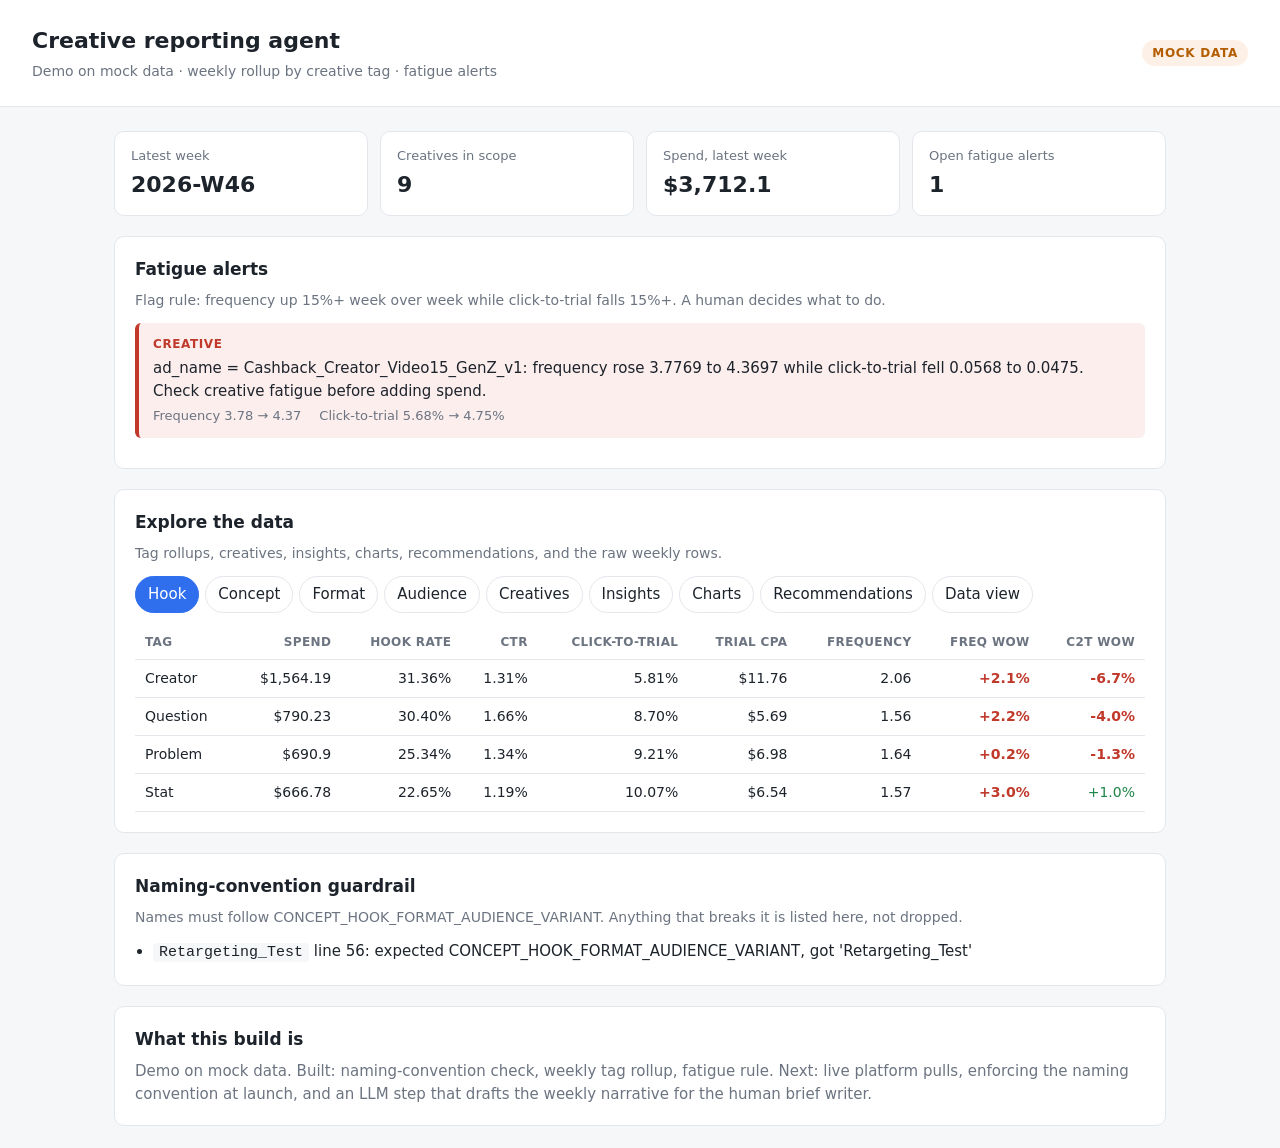
==== docs/index.html @ 0bc8f870 "Add creatives, insights, charts, recommendations and full data view to dashboard Co-Authored-By: Cla" ====
<!doctype html>
<html lang="en">
<head>
  <meta charset="utf-8">
  <meta name="viewport" content="width=device-width, initial-scale=1">
  <title>Creative Reporting Agent (demo)</title>
  <link rel="stylesheet" href="style.css">
</head>
<body>
  <header>
    <div>
      <h1>Creative reporting agent</h1>
      <p class="sub">Demo on mock data · weekly rollup by creative tag · fatigue alerts</p>
    </div>
    <span class="badge">MOCK DATA</span>
  </header>

  <main>
    <section class="cards" id="summary"></section>

    <section>
      <h2>Fatigue alerts</h2>
      <p class="hint">Flag rule: frequency up 15%+ week over week while click-to-trial falls 15%+. A human decides what to do.</p>
      <div id="alerts"></div>
    </section>

    <section>
      <h2>Explore the data</h2>
      <p class="hint">Tag rollups, creatives, insights, charts, recommendations, and the raw weekly rows.</p>
      <div class="tabs" id="tabs" role="tablist"></div>
      <div id="panel"></div>
    </section>

    <section>
      <h2>Naming-convention guardrail</h2>
      <p class="hint">Names must follow CONCEPT_HOOK_FORMAT_AUDIENCE_VARIANT. Anything that breaks it is listed here, not dropped.</p>
      <div id="errors"></div>
    </section>

    <section class="scope">
      <h2>What this build is</h2>
      <p id="scope"></p>
    </section>
  </main>

  <script src="report-data.js"></script>
  <script src="app.js"></script>
</body>
</html>
---- docs/style.css ----
:root {
  --bg: #f6f7f9;
  --panel: #ffffff;
  --ink: #1d232b;
  --muted: #6b7480;
  --line: #e3e7ec;
  --accent: #2f6fed;
  --bad: #c0392b;
  --good: #1e8449;
  --warn-bg: #fdf1e7;
  --warn: #b35c00;
}

* { box-sizing: border-box; }

body {
  margin: 0;
  font: 15px/1.5 system-ui, -apple-system, "Segoe UI", Roboto, sans-serif;
  color: var(--ink);
  background: var(--bg);
}

header {
  display: flex;
  justify-content: space-between;
  align-items: center;
  gap: 16px;
  padding: 24px 32px;
  background: var(--panel);
  border-bottom: 1px solid var(--line);
}

h1 { margin: 0; font-size: 22px; }
h2 { margin: 0 0 8px; font-size: 17px; }
.sub, .hint { color: var(--muted); margin: 4px 0 0; font-size: 14px; }
.hint { margin-bottom: 12px; }

.badge {
  font-size: 12px;
  font-weight: 600;
  letter-spacing: 0.06em;
  padding: 4px 10px;
  border-radius: 999px;
  background: var(--warn-bg);
  color: var(--warn);
}

main {
  max-width: 1100px;
  margin: 24px auto;
  padding: 0 24px;
  display: grid;
  gap: 20px;
}

section {
  background: var(--panel);
  border: 1px solid var(--line);
  border-radius: 10px;
  padding: 20px;
}

.cards {
  display: grid;
  grid-template-columns: repeat(auto-fit, minmax(180px, 1fr));
  gap: 12px;
  padding: 0;
  border: none;
  background: none;
}

.card {
  background: var(--panel);
  border: 1px solid var(--line);
  border-radius: 10px;
  padding: 14px 16px;
}
.card-label { color: var(--muted); font-size: 13px; }
.card-value { font-size: 22px; font-weight: 600; margin-top: 2px; }

.alert {
  border-left: 4px solid var(--bad);
  background: #fbeeed;
  padding: 12px 14px;
  border-radius: 6px;
  margin-bottom: 10px;
}
.alert-dim { font-size: 12px; text-transform: uppercase; letter-spacing: 0.05em; color: var(--bad); font-weight: 600; }
.alert-msg { margin: 4px 0; }
.alert-nums { display: flex; gap: 18px; color: var(--muted); font-size: 13px; flex-wrap: wrap; }
.ok { color: var(--good); margin: 0; }

.tabs { display: flex; gap: 6px; margin-bottom: 12px; flex-wrap: wrap; }
.tab {
  font: inherit;
  padding: 6px 12px;
  border: 1px solid var(--line);
  background: var(--panel);
  border-radius: 999px;
  cursor: pointer;
  color: var(--ink);
}
.tab.active { background: var(--accent); border-color: var(--accent); color: #fff; }

.table-wrap { overflow-x: auto; }
table { width: 100%; border-collapse: collapse; font-size: 14px; }
th, td { text-align: right; padding: 8px 10px; border-bottom: 1px solid var(--line); white-space: nowrap; }
th:first-child, td.tag { text-align: left; }
th { color: var(--muted); font-weight: 600; font-size: 12px; text-transform: uppercase; letter-spacing: 0.03em; }
tr.flag td { background: #fbeeed; }
td.bad { color: var(--bad); font-weight: 600; }
td.good { color: var(--good); }

.errors { margin: 0; padding-left: 18px; }
.errors code { background: var(--bg); padding: 1px 6px; border-radius: 4px; }

.scope p { margin: 0; color: var(--muted); }

.toolbar { display: flex; align-items: center; gap: 8px; margin-bottom: 10px; font-size: 14px; }
.select { font: inherit; padding: 5px 8px; border: 1px solid var(--line); border-radius: 6px; background: var(--panel); }

.chart-grid { display: grid; grid-template-columns: 1fr; gap: 16px; }
.chart-card { border: 1px solid var(--line); border-radius: 10px; padding: 14px 16px; }
.chart-card h3 { margin: 0 0 6px; font-size: 14px; }
.chart-card svg { width: 100%; height: auto; display: block; }
.chart-card .axis { stroke: var(--line); }
.chart-card .tick { fill: var(--muted); font-size: 11px; }
.chart-card .lbl { fill: var(--ink); font-size: 12px; }
.chart-card .val { fill: var(--muted); font-size: 11px; }
.chart-card .line { fill: none; stroke: var(--accent); stroke-width: 2; }
.chart-card .dot { fill: var(--accent); }
.chart-card .bar { fill: var(--accent); fill-opacity: 0.75; }
.chart-card .bar-best { fill: var(--good); fill-opacity: 0.85; }
.chart-card .bar-worst { fill: var(--bad); fill-opacity: 0.85; }

.insight { border: 1px solid var(--line); border-radius: 8px; padding: 12px 14px; margin-bottom: 10px; }
.insight-title { font-size: 12px; text-transform: uppercase; letter-spacing: 0.05em; color: var(--muted); font-weight: 600; }
.insight-text { margin: 4px 0 0; }

.rec { border-left: 4px solid var(--accent); padding: 12px 14px; border-radius: 6px; background: var(--bg); margin-bottom: 10px; }
.rec-high { border-left-color: var(--bad); }
.rec-medium { border-left-color: var(--warn); }
.rec-low { border-left-color: var(--good); }
.rec-prio { font-size: 11px; text-transform: uppercase; letter-spacing: 0.05em; font-weight: 600; color: var(--muted); }
.rec-title { font-weight: 600; margin: 2px 0 4px; }
.rec-action { margin: 0 0 4px; }
.rec-why { margin: 0; color: var(--muted); font-size: 13px; }
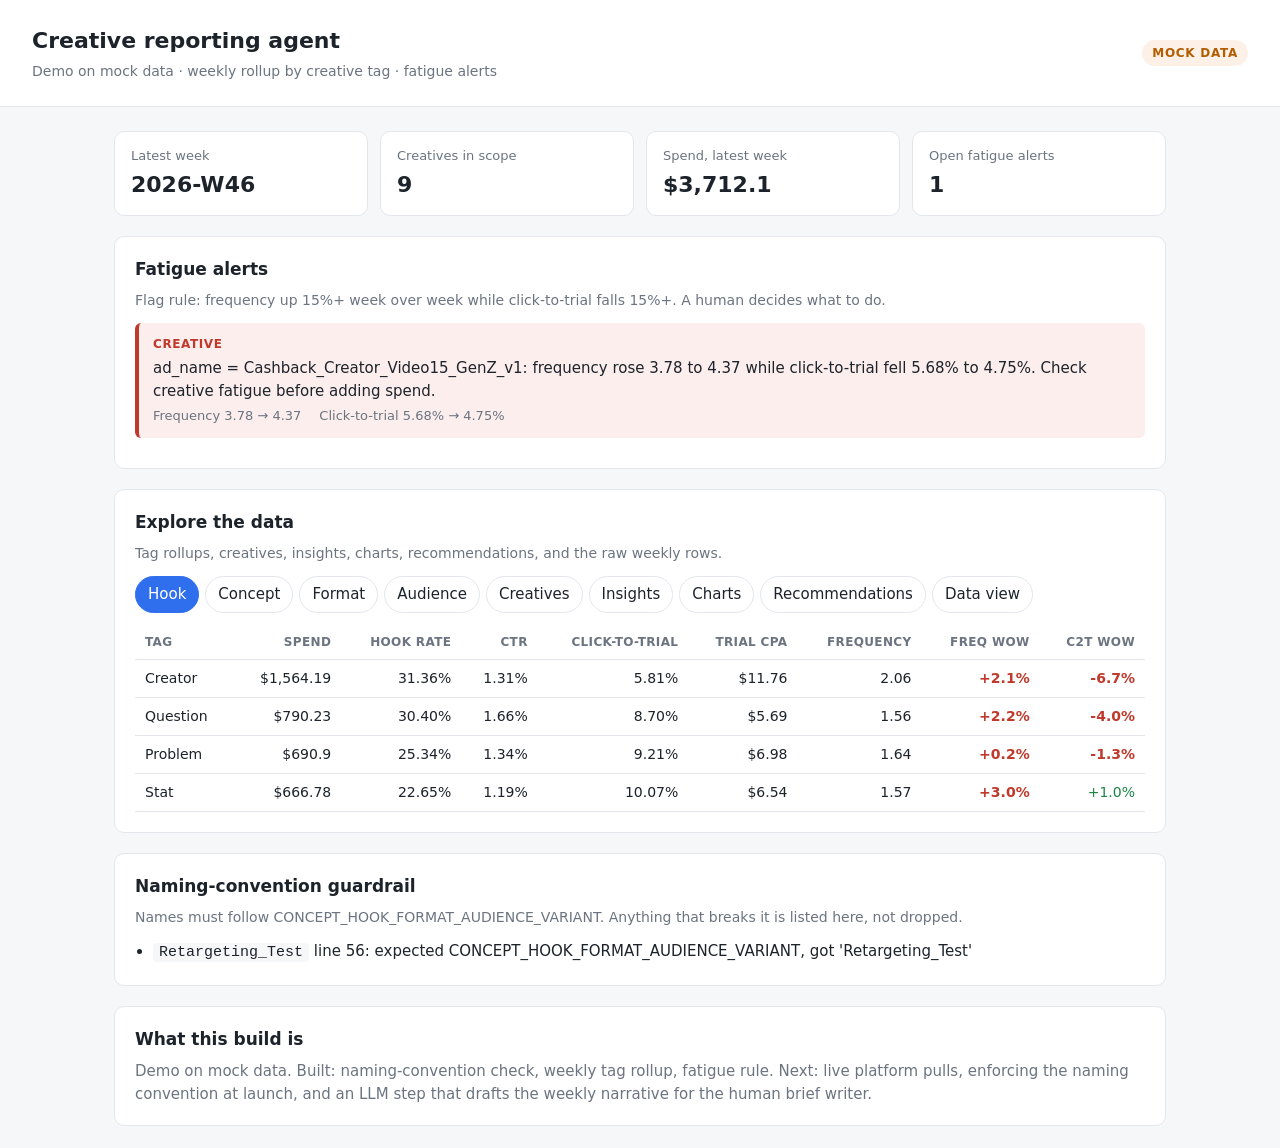
==== commit 87160c37: "Cache-bust dashboard assets and round alert numbers Co-Authored-By: Claude Haiku 5.5 <noreply@anthro" ====
--- a/docs/index.html
+++ b/docs/index.html
@@ -4,7 +4,7 @@
   <meta charset="utf-8">
   <meta name="viewport" content="width=device-width, initial-scale=1">
   <title>Creative Reporting Agent (demo)</title>
-  <link rel="stylesheet" href="style.css">
+  <link rel="stylesheet" href="style.css?v=3">
 </head>
 <body>
   <header>
@@ -43,7 +43,7 @@
     </section>
   </main>
 
-  <script src="report-data.js"></script>
-  <script src="app.js"></script>
+  <script src="report-data.js?v=3"></script>
+  <script src="app.js?v=3"></script>
 </body>
 </html>
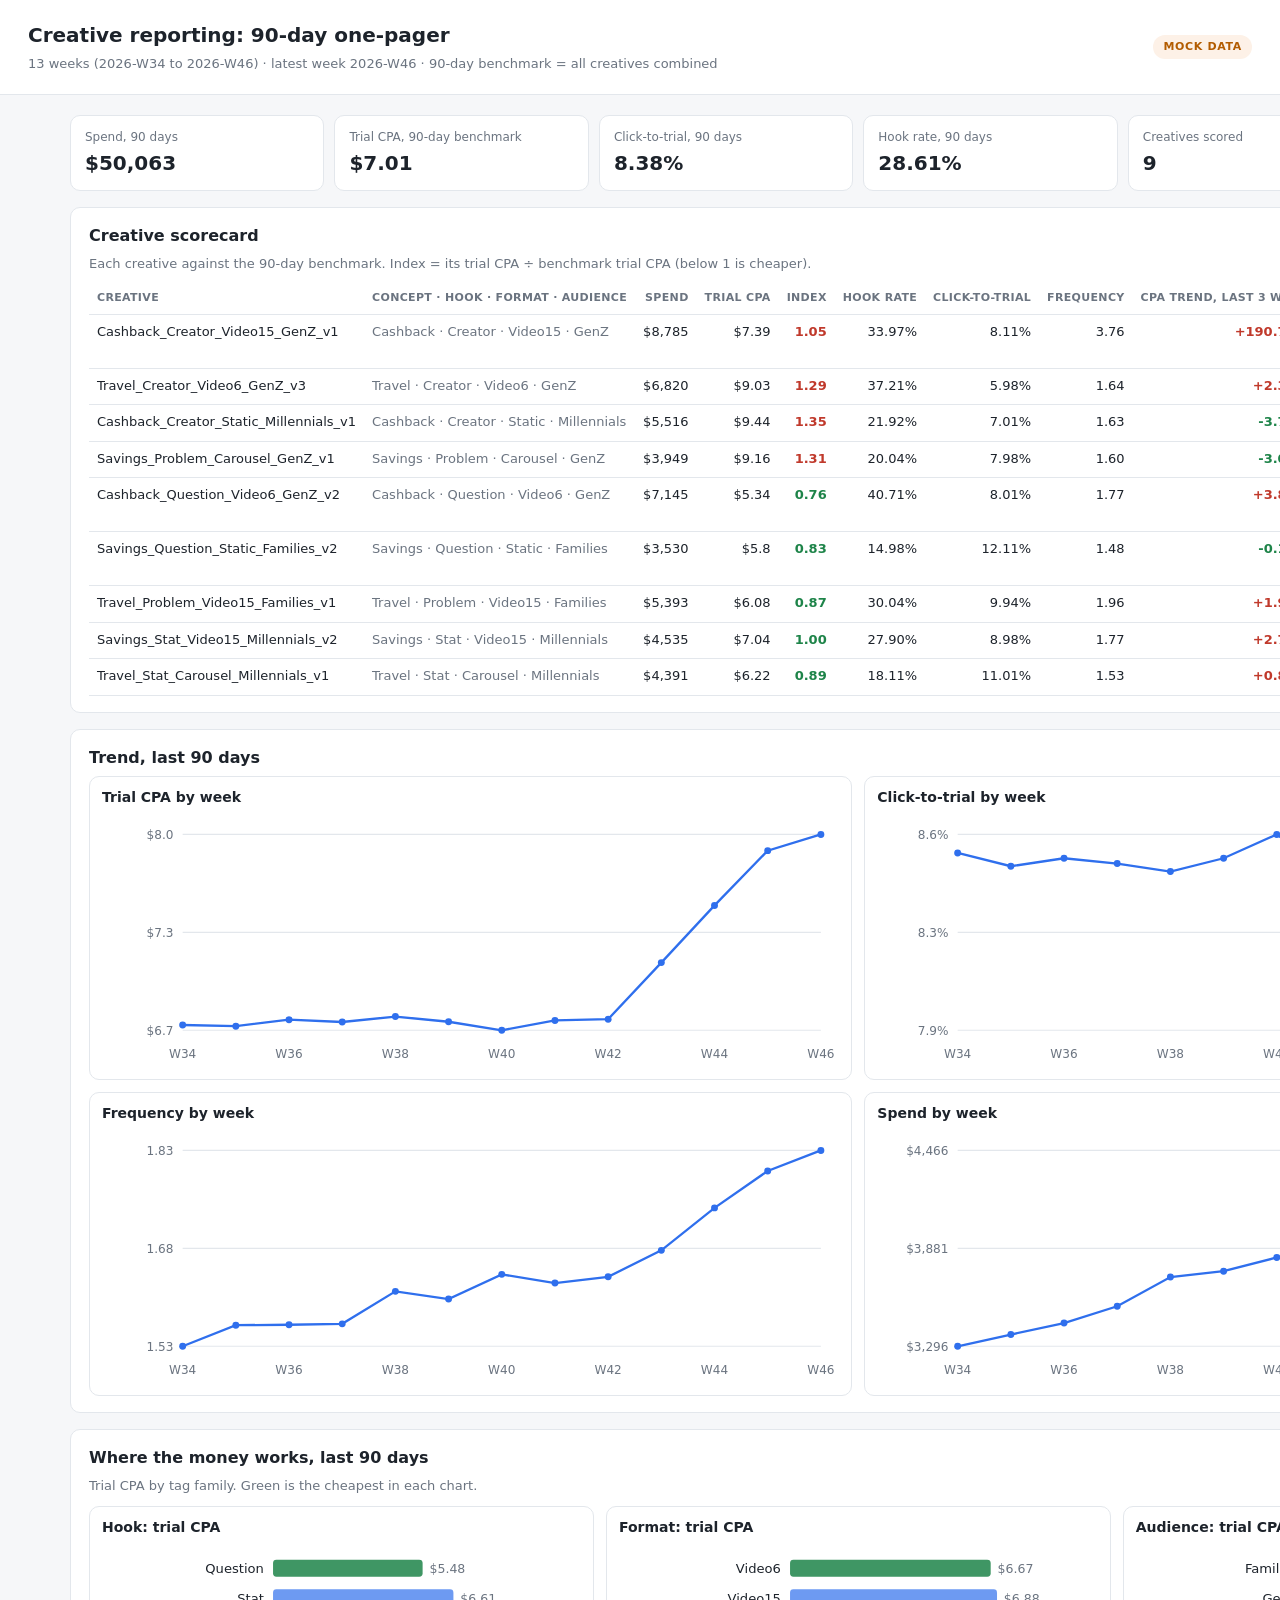
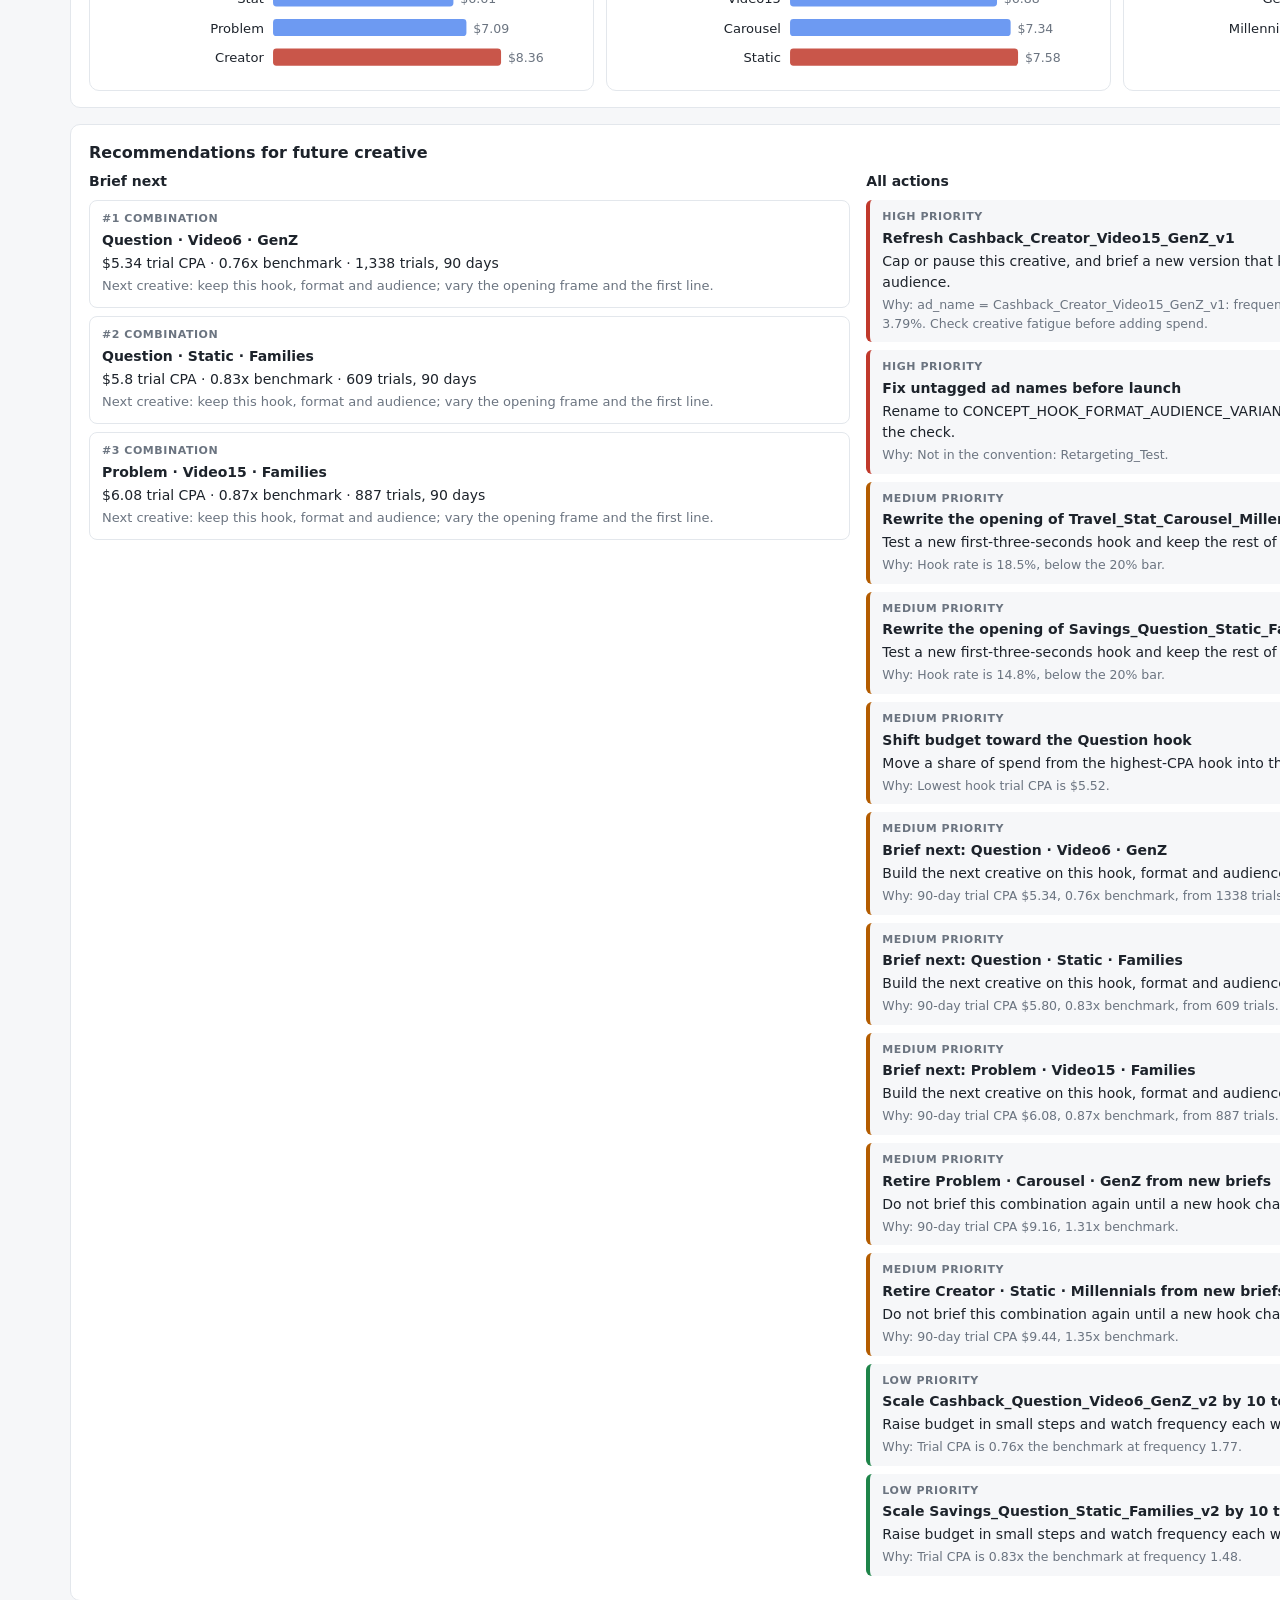
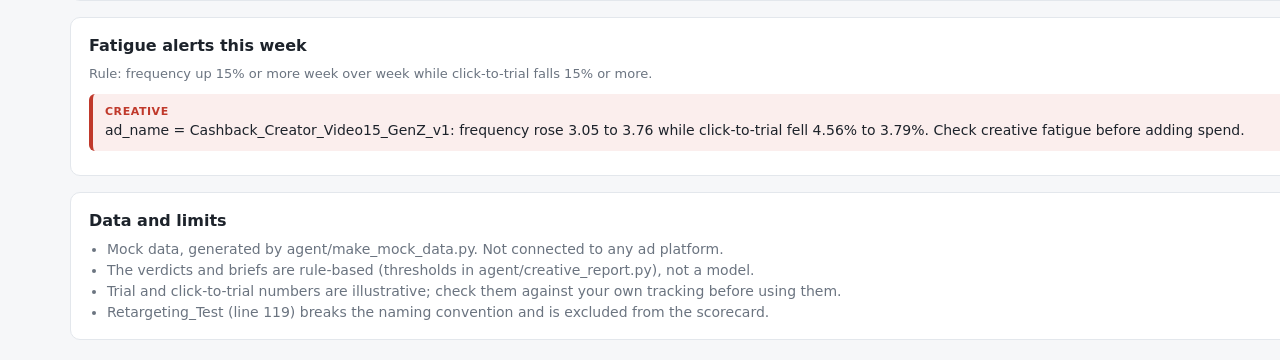
==== commit c161a802: "Replace dashboard with 90-day one-pager: creative scorecard, trends, next-brief recommendations Co-A" ====
--- a/docs/index.html
+++ b/docs/index.html
@@ -3,47 +3,65 @@
 <head>
   <meta charset="utf-8">
   <meta name="viewport" content="width=device-width, initial-scale=1">
-  <title>Creative Reporting Agent (demo)</title>
-  <link rel="stylesheet" href="style.css?v=3">
+  <title>Creative Reporting: 90-day one-pager (demo)</title>
+  <link rel="stylesheet" href="dashboard-90d.css?v=4">
 </head>
 <body>
   <header>
     <div>
-      <h1>Creative reporting agent</h1>
-      <p class="sub">Demo on mock data · weekly rollup by creative tag · fatigue alerts</p>
+      <h1>Creative reporting: 90-day one-pager</h1>
+      <p class="sub" id="window"></p>
     </div>
     <span class="badge">MOCK DATA</span>
   </header>
 
   <main>
-    <section class="cards" id="summary"></section>
+    <section class="kpis" id="kpis"></section>
 
     <section>
-      <h2>Fatigue alerts</h2>
-      <p class="hint">Flag rule: frequency up 15%+ week over week while click-to-trial falls 15%+. A human decides what to do.</p>
+      <h2>Creative scorecard</h2>
+      <p class="hint">Each creative against the 90-day benchmark. Index = its trial CPA ÷ benchmark trial CPA (below 1 is cheaper).</p>
+      <div class="table-wrap"><table id="scorecard"></table></div>
+    </section>
+
+    <section>
+      <h2>Trend, last 90 days</h2>
+      <div class="chart-grid" id="trend"></div>
+    </section>
+
+    <section>
+      <h2>Where the money works, last 90 days</h2>
+      <p class="hint">Trial CPA by tag family. Green is the cheapest in each chart.</p>
+      <div class="chart-grid three" id="tags"></div>
+    </section>
+
+    <section>
+      <h2>Recommendations for future creative</h2>
+      <div class="two-col">
+        <div>
+          <h3>Brief next</h3>
+          <div id="briefs"></div>
+        </div>
+        <div>
+          <h3>All actions</h3>
+          <div id="recs"></div>
+        </div>
+      </div>
+    </section>
+
+    <section>
+      <h2>Fatigue alerts this week</h2>
+      <p class="hint">Rule: frequency up 15% or more week over week while click-to-trial falls 15% or more.</p>
       <div id="alerts"></div>
     </section>
 
-    <section>
-      <h2>Explore the data</h2>
-      <p class="hint">Tag rollups, creatives, insights, charts, recommendations, and the raw weekly rows.</p>
-      <div class="tabs" id="tabs" role="tablist"></div>
-      <div id="panel"></div>
-    </section>
-
-    <section>
-      <h2>Naming-convention guardrail</h2>
-      <p class="hint">Names must follow CONCEPT_HOOK_FORMAT_AUDIENCE_VARIANT. Anything that breaks it is listed here, not dropped.</p>
-      <div id="errors"></div>
-    </section>
-
     <section class="scope">
-      <h2>What this build is</h2>
-      <p id="scope"></p>
+      <h2>Data and limits</h2>
+      <div id="notes"></div>
     </section>
   </main>
 
-  <script src="report-data.js?v=3"></script>
-  <script src="app.js?v=3"></script>
+  <script src="report-90d.js?v=4"></script>
+  <script src="dashboard-90d.js?v=4"></script>
 </body>
 </html>
--- a/docs/dashboard-90d.css
+++ b/docs/dashboard-90d.css
@@ -0,0 +1,111 @@
+:root {
+  --bg: #f6f7f9;
+  --panel: #ffffff;
+  --ink: #1d232b;
+  --muted: #6b7480;
+  --line: #e3e7ec;
+  --accent: #2f6fed;
+  --bad: #c0392b;
+  --good: #1e8449;
+  --warn: #b35c00;
+  --warn-bg: #fdf1e7;
+}
+
+* { box-sizing: border-box; }
+
+body {
+  margin: 0;
+  font: 14px/1.5 system-ui, -apple-system, "Segoe UI", Roboto, sans-serif;
+  color: var(--ink);
+  background: var(--bg);
+}
+
+header {
+  display: flex; justify-content: space-between; align-items: center; gap: 16px;
+  padding: 20px 28px; background: var(--panel); border-bottom: 1px solid var(--line);
+}
+h1 { margin: 0; font-size: 20px; }
+h2 { margin: 0 0 6px; font-size: 16px; }
+h3 { margin: 0 0 8px; font-size: 14px; }
+.sub, .hint { color: var(--muted); margin: 4px 0 0; font-size: 13px; }
+.hint { margin-bottom: 10px; }
+
+.badge {
+  font-size: 11px; font-weight: 600; letter-spacing: 0.06em;
+  padding: 4px 10px; border-radius: 999px; background: var(--warn-bg); color: var(--warn);
+}
+
+main {
+  max-width: 1180px; margin: 20px auto; padding: 0 20px;
+  display: grid; gap: 16px;
+}
+
+section {
+  background: var(--panel); border: 1px solid var(--line); border-radius: 10px; padding: 16px 18px;
+}
+
+.kpis {
+  display: grid; grid-template-columns: repeat(auto-fit, minmax(160px, 1fr)); gap: 10px;
+  background: none; border: none; padding: 0;
+}
+.card { background: var(--panel); border: 1px solid var(--line); border-radius: 10px; padding: 12px 14px; }
+.card-label { color: var(--muted); font-size: 12px; }
+.card-value { font-size: 20px; font-weight: 600; margin-top: 2px; }
+
+.table-wrap { overflow-x: auto; }
+table { width: 100%; border-collapse: collapse; font-size: 13px; }
+th, td { text-align: right; padding: 7px 8px; border-bottom: 1px solid var(--line); white-space: nowrap; vertical-align: top; }
+th { color: var(--muted); font-weight: 600; font-size: 11px; text-transform: uppercase; letter-spacing: 0.03em; }
+td.tag, th:first-child { text-align: left; }
+td.tags { text-align: left; color: var(--muted); white-space: normal; min-width: 200px; }
+td.why { text-align: left; white-space: normal; min-width: 240px; color: var(--muted); }
+td.bad { color: var(--bad); font-weight: 600; }
+td.good { color: var(--good); font-weight: 600; }
+
+.pill {
+  display: inline-block; font-size: 11px; font-weight: 600; padding: 2px 8px; border-radius: 999px;
+  background: var(--line); color: var(--ink);
+}
+.pill-pause { background: #fbe3e0; color: var(--bad); }
+.pill-refresh { background: var(--warn-bg); color: var(--warn); }
+.pill-scale { background: #e2f3e8; color: var(--good); }
+.pill-keep { background: #e8eefc; color: var(--accent); }
+.pill-too-little-data { background: var(--line); color: var(--muted); }
+
+.chart-grid { display: grid; grid-template-columns: repeat(2, minmax(0, 1fr)); gap: 12px; }
+.chart-grid.three { grid-template-columns: repeat(3, minmax(0, 1fr)); }
+@media (max-width: 860px) { .chart-grid, .chart-grid.three { grid-template-columns: 1fr; } }
+.chart-card { border: 1px solid var(--line); border-radius: 10px; padding: 10px 12px; }
+.chart-card svg { width: 100%; height: auto; display: block; }
+.chart-card .axis { stroke: var(--line); }
+.chart-card .tick { fill: var(--muted); font-size: 10.5px; }
+.chart-card .lbl { fill: var(--ink); font-size: 11.5px; }
+.chart-card .val { fill: var(--muted); font-size: 11px; }
+.chart-card .line { fill: none; stroke: var(--accent); stroke-width: 2; }
+.chart-card .dot { fill: var(--accent); }
+.chart-card .bar { fill: var(--accent); fill-opacity: 0.7; }
+.chart-card .bar-best { fill: var(--good); fill-opacity: 0.85; }
+.chart-card .bar-worst { fill: var(--bad); fill-opacity: 0.85; }
+
+.two-col { display: grid; grid-template-columns: 1fr 1fr; gap: 16px; }
+@media (max-width: 860px) { .two-col { grid-template-columns: 1fr; } }
+
+.brief { border: 1px solid var(--line); border-radius: 8px; padding: 10px 12px; margin-bottom: 8px; }
+.brief-rank { font-size: 11px; text-transform: uppercase; letter-spacing: 0.05em; color: var(--muted); font-weight: 600; }
+.brief-title { font-weight: 600; margin: 2px 0; }
+.brief-line { margin: 2px 0; }
+
+.rec { border-left: 4px solid var(--accent); padding: 9px 12px; border-radius: 6px; background: var(--bg); margin-bottom: 8px; }
+.rec-high { border-left-color: var(--bad); }
+.rec-medium { border-left-color: var(--warn); }
+.rec-low { border-left-color: var(--good); }
+.rec-prio { font-size: 11px; text-transform: uppercase; letter-spacing: 0.05em; font-weight: 600; color: var(--muted); }
+.rec-title { font-weight: 600; margin: 2px 0; }
+.rec-action { margin: 0 0 3px; }
+.rec-why { margin: 0; color: var(--muted); font-size: 12.5px; }
+
+.alert { border-left: 4px solid var(--bad); background: #fbeeed; padding: 10px 12px; border-radius: 6px; margin-bottom: 8px; }
+.alert-dim { font-size: 11px; text-transform: uppercase; letter-spacing: 0.05em; color: var(--bad); font-weight: 600; }
+.ok { color: var(--good); margin: 0; }
+
+.scope .notes { margin: 0; padding-left: 18px; color: var(--muted); }
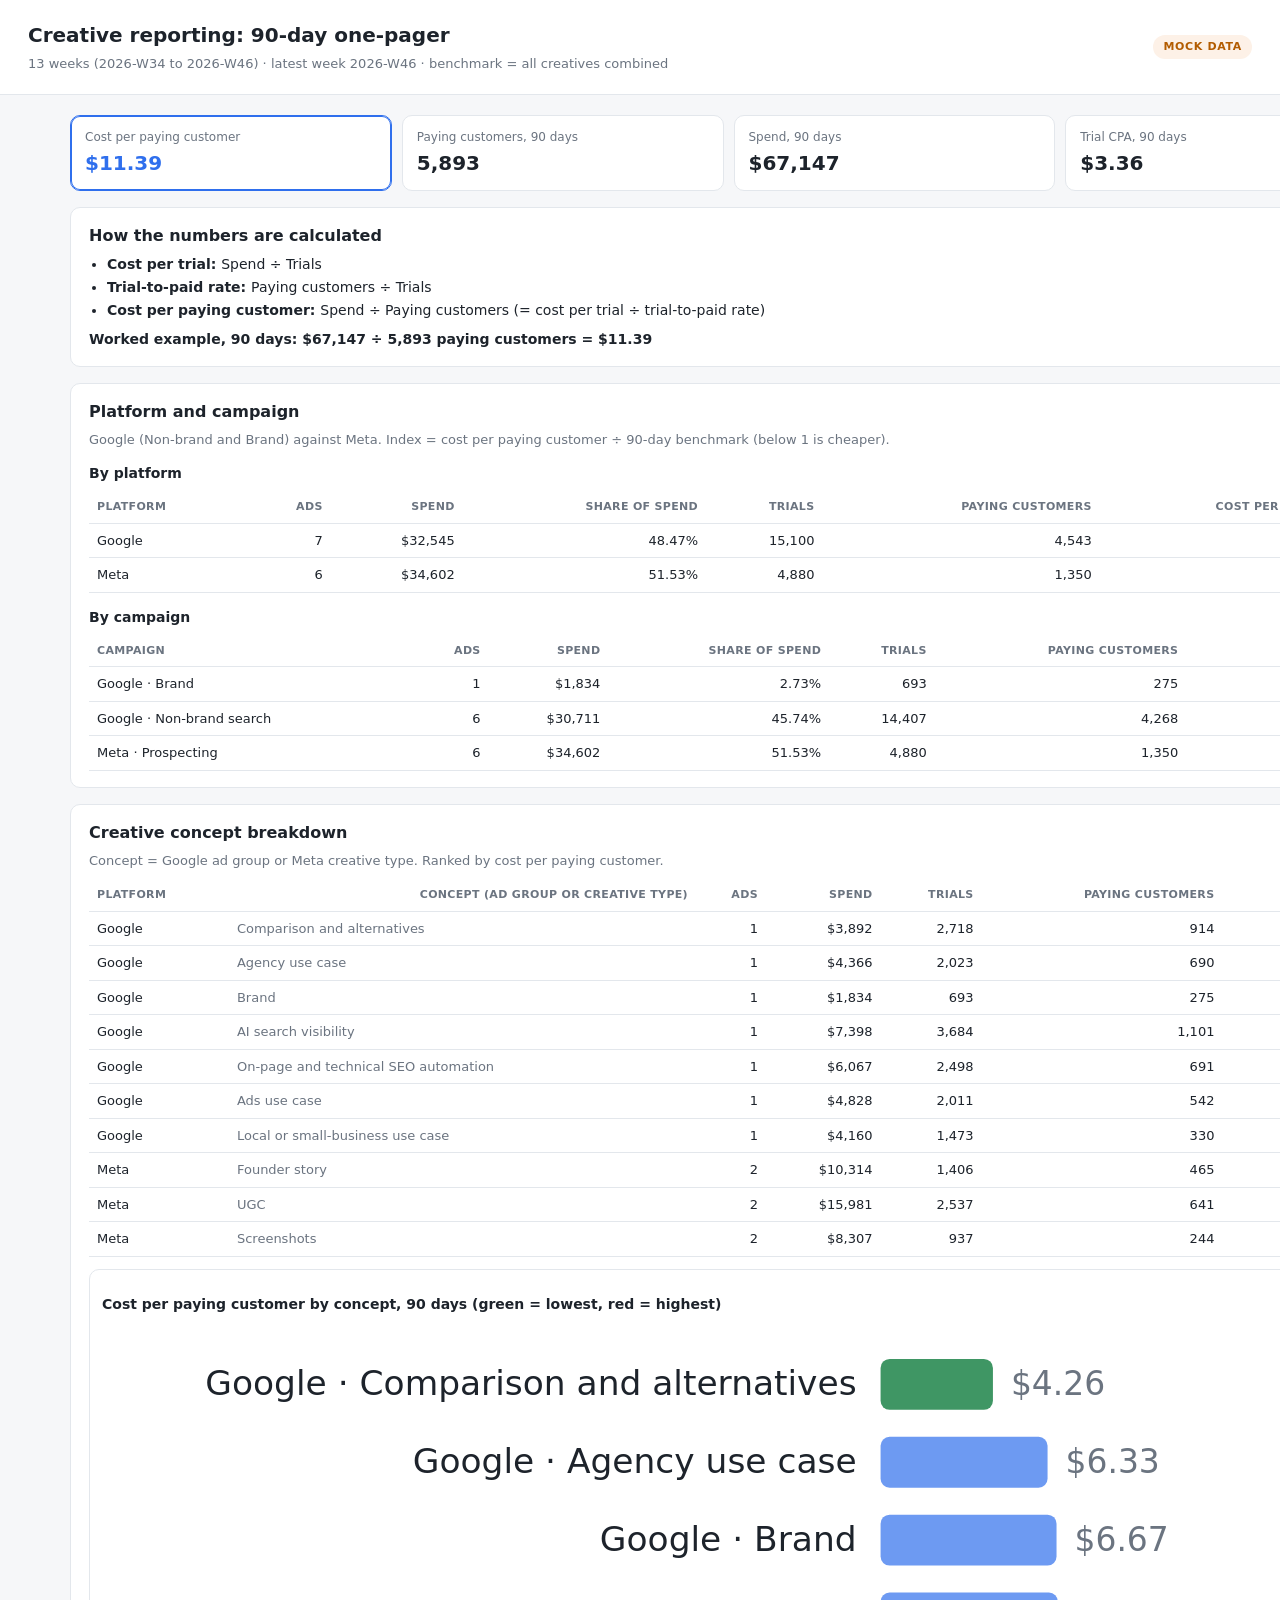
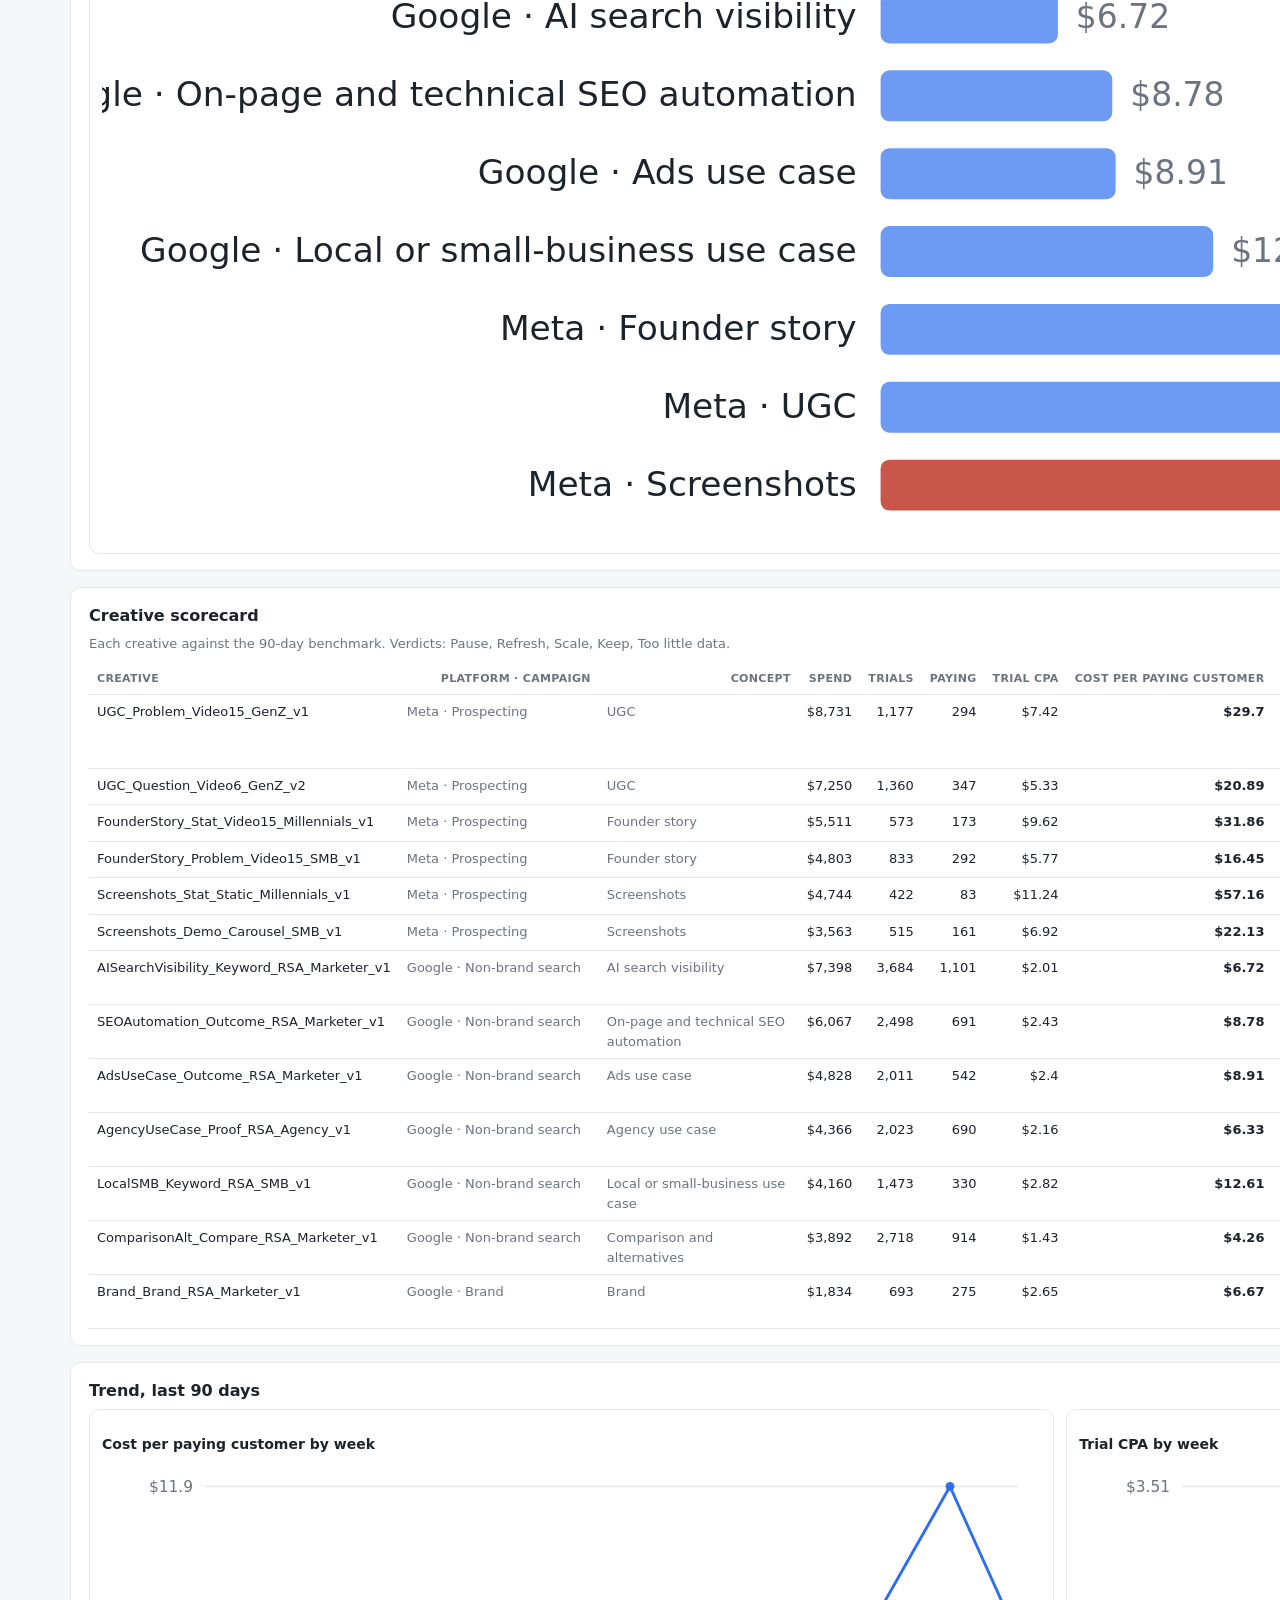
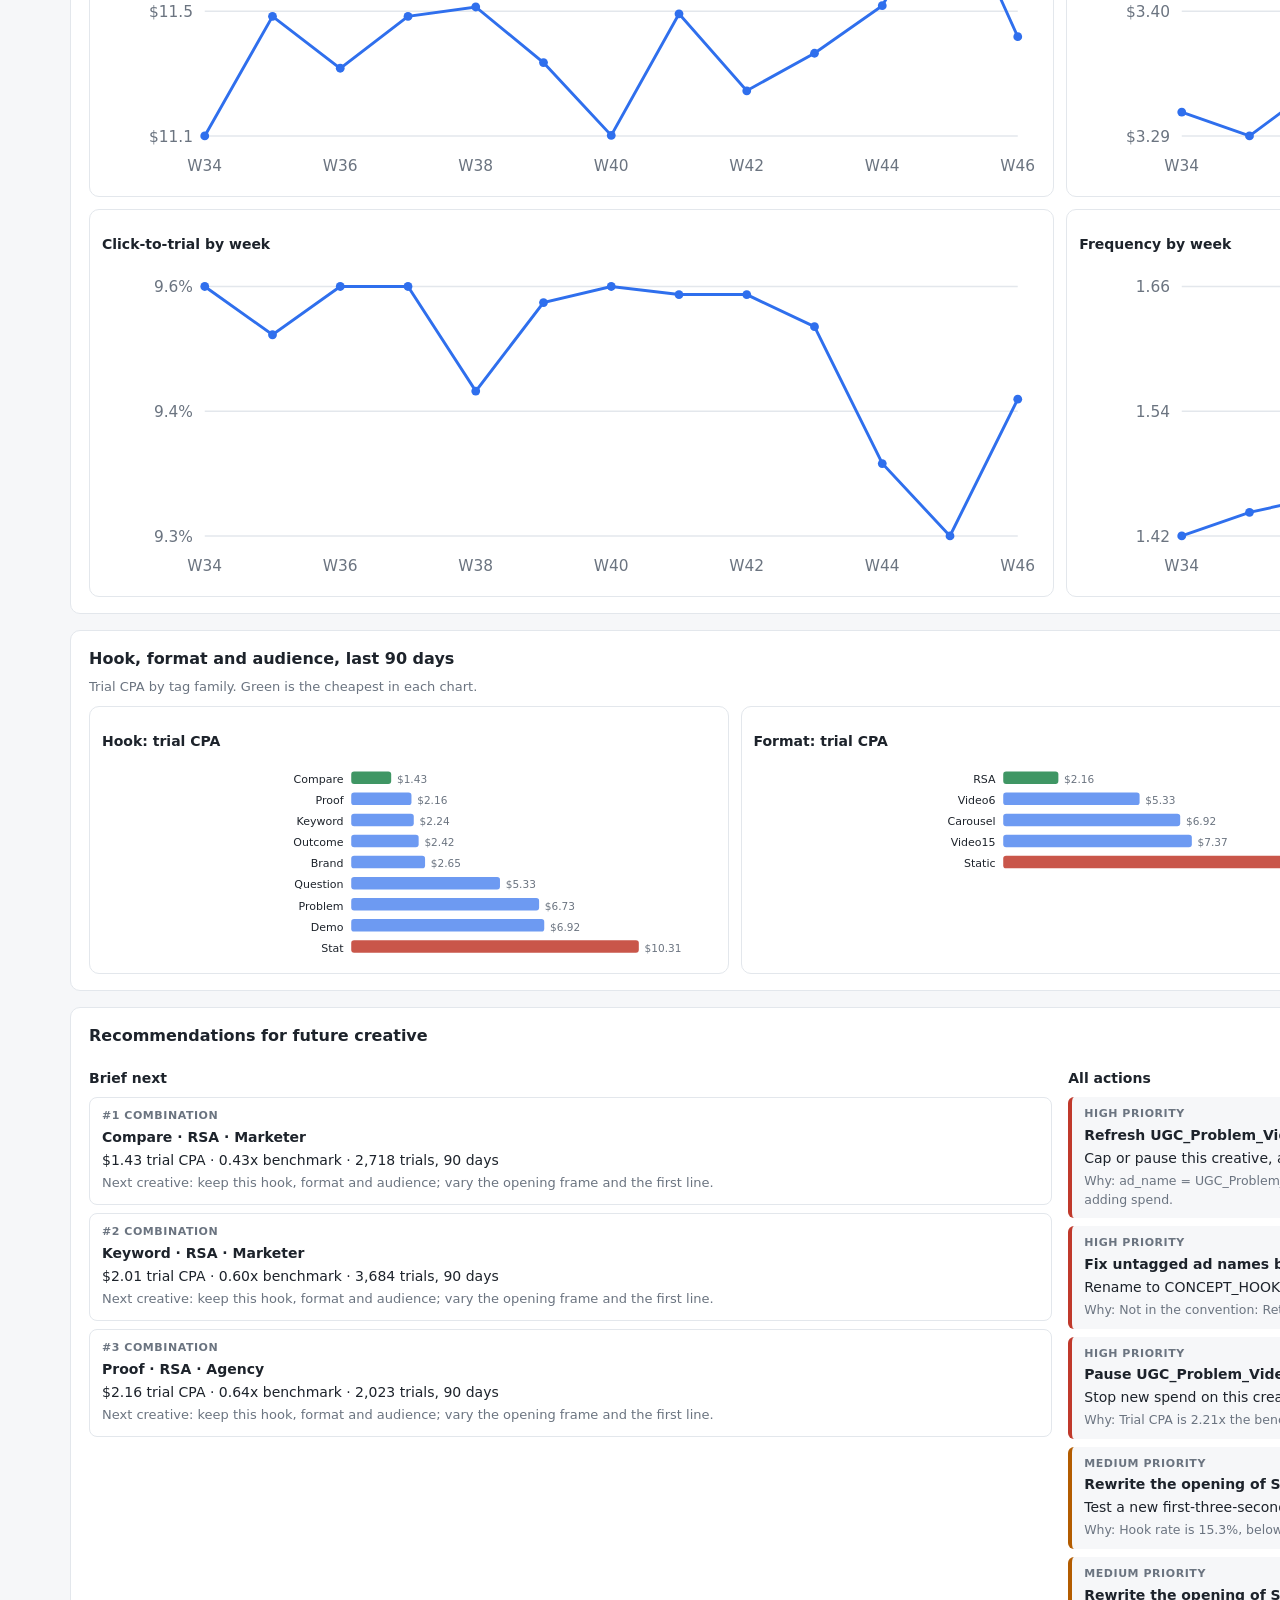
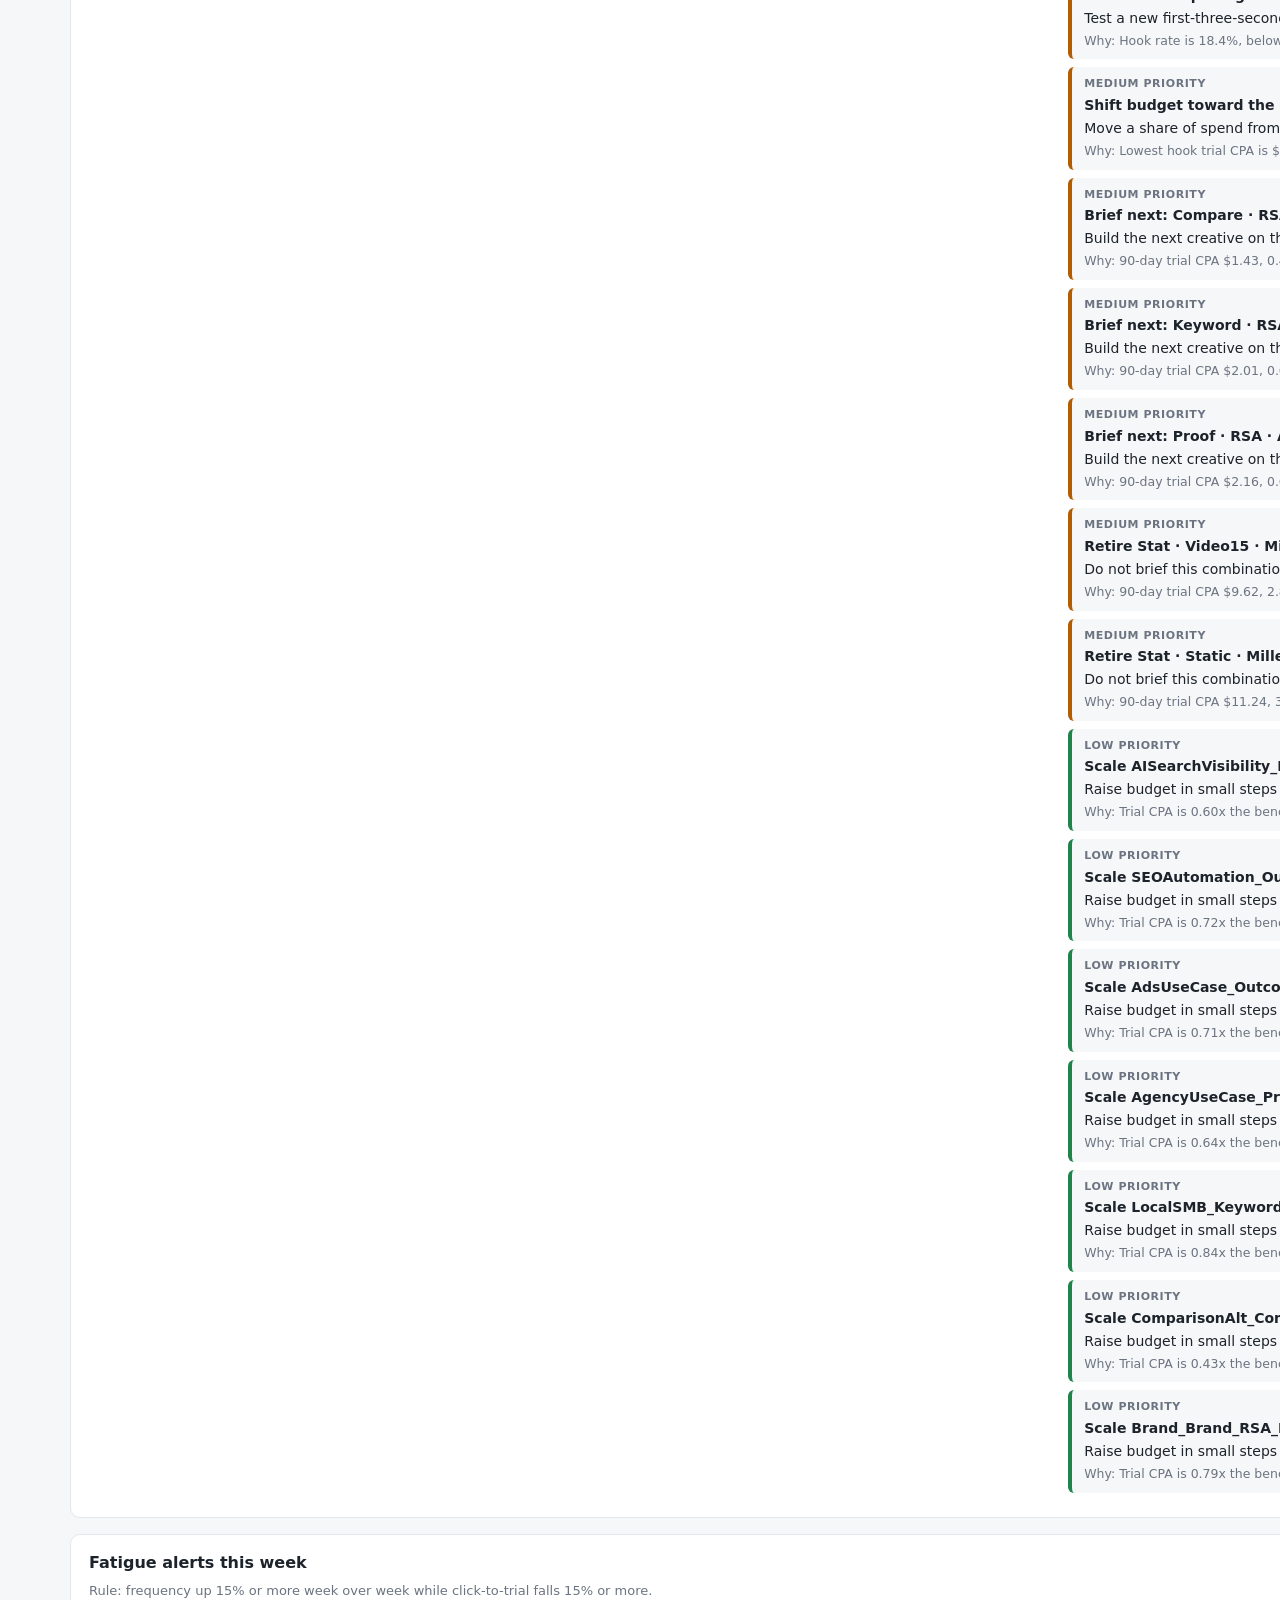
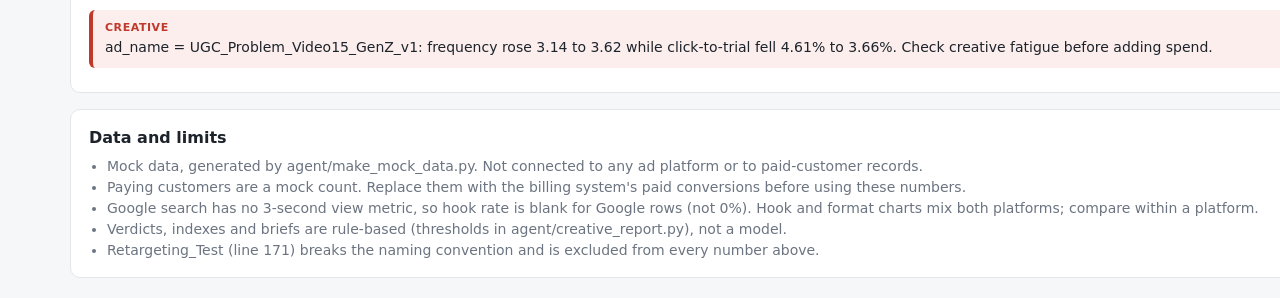
==== commit e3fa7188: "Add cost per paying customer, platform and concept breakdowns for Google and Meta Co-Authored-By: Cl" ====
--- a/docs/index.html
+++ b/docs/index.html
@@ -4,7 +4,7 @@
   <meta charset="utf-8">
   <meta name="viewport" content="width=device-width, initial-scale=1">
   <title>Creative Reporting: 90-day one-pager (demo)</title>
-  <link rel="stylesheet" href="dashboard-90d.css?v=4">
+  <link rel="stylesheet" href="dashboard-90d.css?v=5">
 </head>
 <body>
   <header>
@@ -19,9 +19,27 @@
     <section class="kpis" id="kpis"></section>
 
     <section>
+      <h2>How the numbers are calculated</h2>
+      <div id="formulas"></div>
+    </section>
+
+    <section>
+      <h2>Platform and campaign</h2>
+      <p class="hint">Google (Non-brand and Brand) against Meta. Index = cost per paying customer ÷ 90-day benchmark (below 1 is cheaper).</p>
+      <div id="platforms"></div>
+    </section>
+
+    <section>
+      <h2>Creative concept breakdown</h2>
+      <p class="hint">Concept = Google ad group or Meta creative type. Ranked by cost per paying customer.</p>
+      <div id="concepts"></div>
+      <div id="concept-chart" class="mt"></div>
+    </section>
+
+    <section>
       <h2>Creative scorecard</h2>
-      <p class="hint">Each creative against the 90-day benchmark. Index = its trial CPA ÷ benchmark trial CPA (below 1 is cheaper).</p>
-      <div class="table-wrap"><table id="scorecard"></table></div>
+      <p class="hint">Each creative against the 90-day benchmark. Verdicts: Pause, Refresh, Scale, Keep, Too little data.</p>
+      <div id="scorecard"></div>
     </section>
 
     <section>
@@ -30,7 +48,7 @@
     </section>
 
     <section>
-      <h2>Where the money works, last 90 days</h2>
+      <h2>Hook, format and audience, last 90 days</h2>
       <p class="hint">Trial CPA by tag family. Green is the cheapest in each chart.</p>
       <div class="chart-grid three" id="tags"></div>
     </section>
@@ -61,7 +79,7 @@
     </section>
   </main>
 
-  <script src="report-90d.js?v=4"></script>
-  <script src="dashboard-90d.js?v=4"></script>
+  <script src="report-90d.js?v=5"></script>
+  <script src="dashboard-90d.js?v=5"></script>
 </body>
 </html>
--- a/docs/dashboard-90d.css
+++ b/docs/dashboard-90d.css
@@ -109,3 +109,13 @@
 .ok { color: var(--good); margin: 0; }
 
 .scope .notes { margin: 0; padding-left: 18px; color: var(--muted); }
+
+.card-primary { border-color: var(--accent); box-shadow: 0 0 0 1px var(--accent) inset; }
+.card-primary .card-value { color: var(--accent); }
+.formulas { margin: 0 0 8px; padding-left: 18px; }
+.formulas li { margin: 2px 0; }
+.example { margin: 0; font-weight: 600; }
+.mt { margin-top: 12px; }
+h3 { margin-top: 14px; }
+td.strong { font-weight: 600; }
+th, td { font-variant-numeric: tabular-nums; }
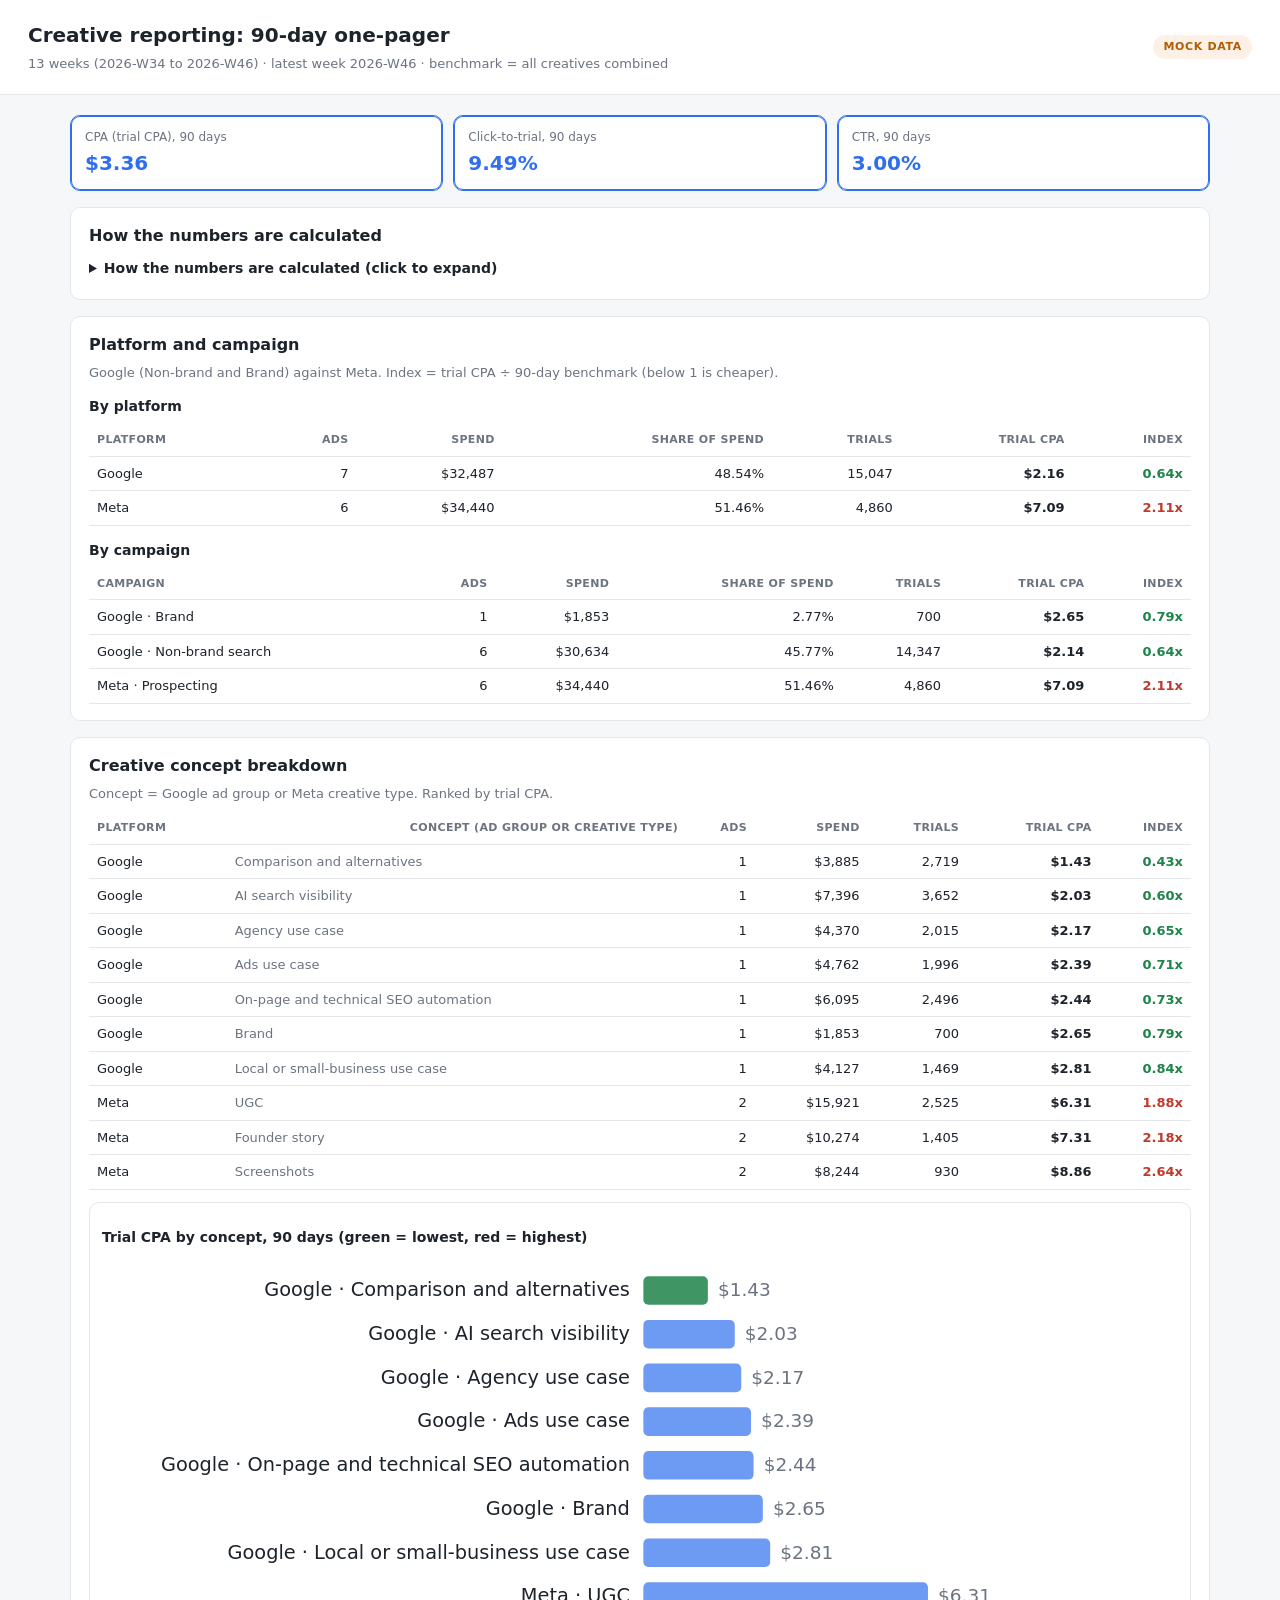
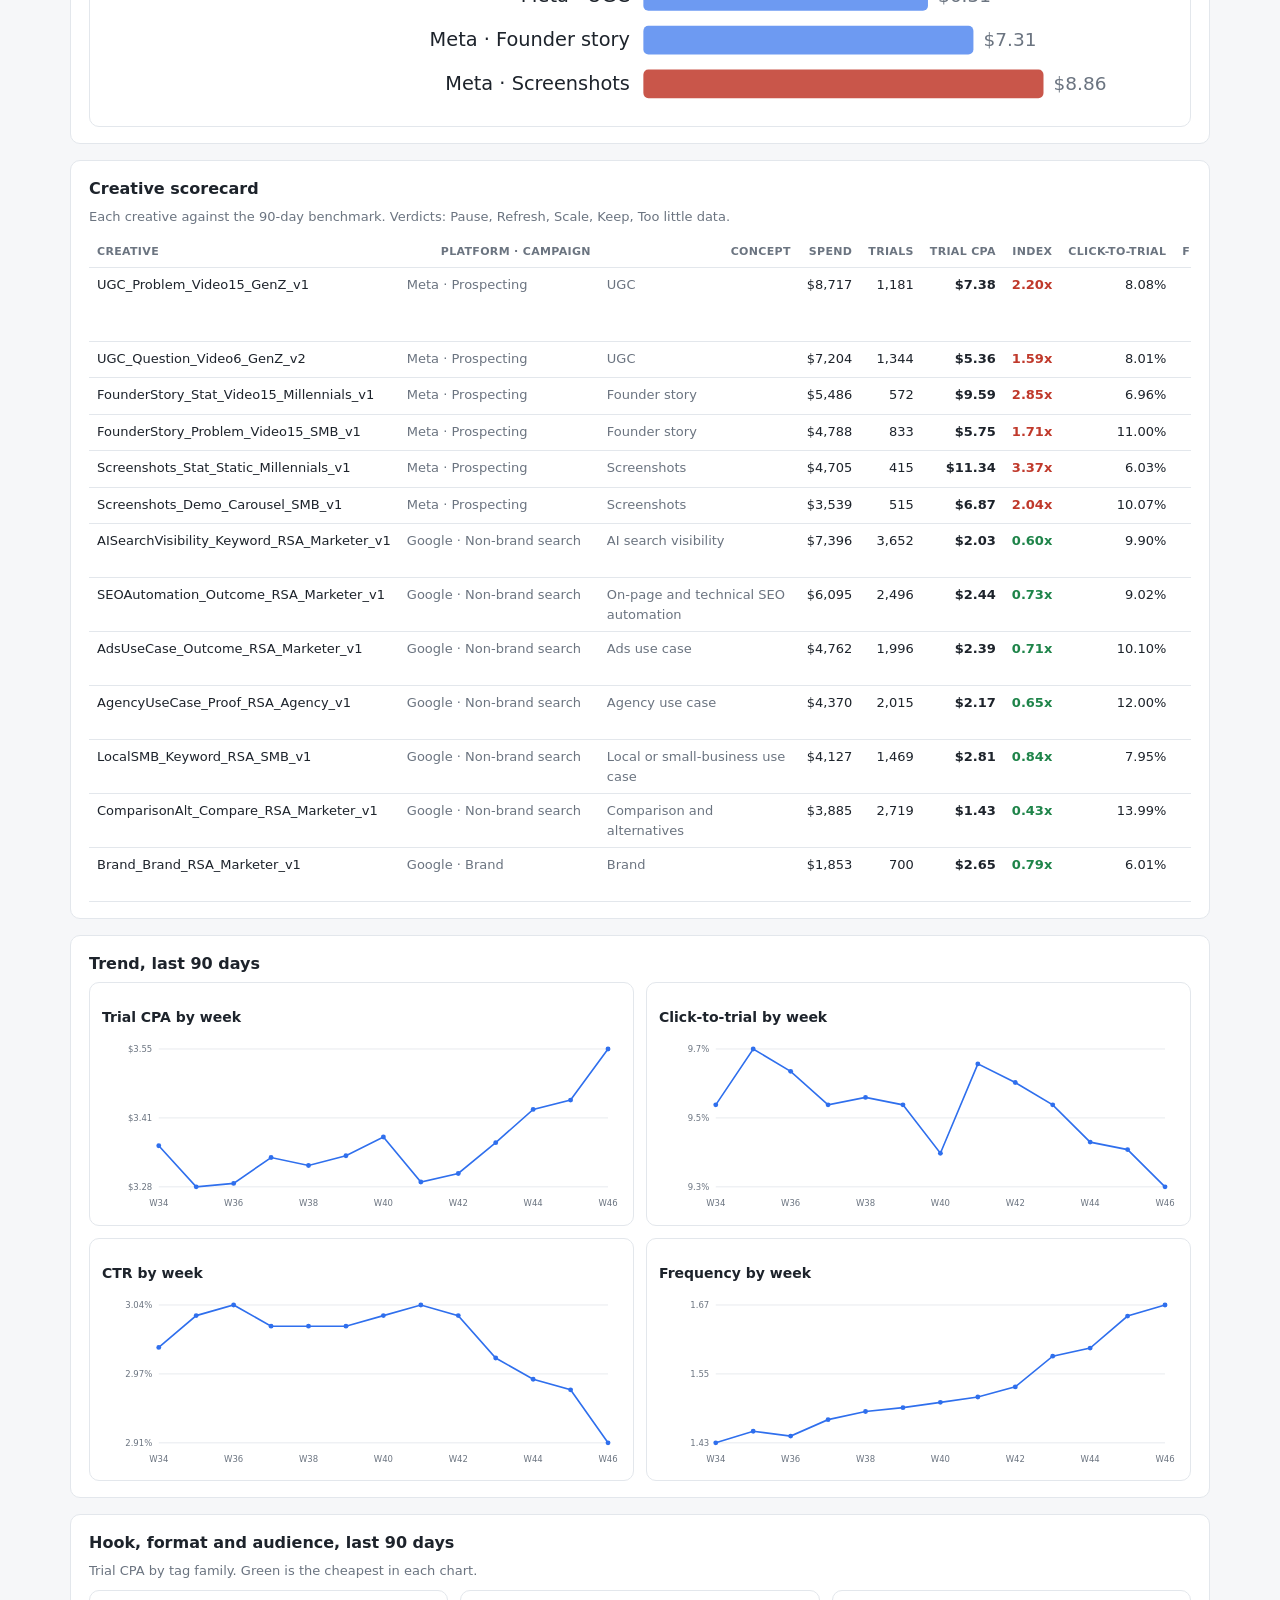
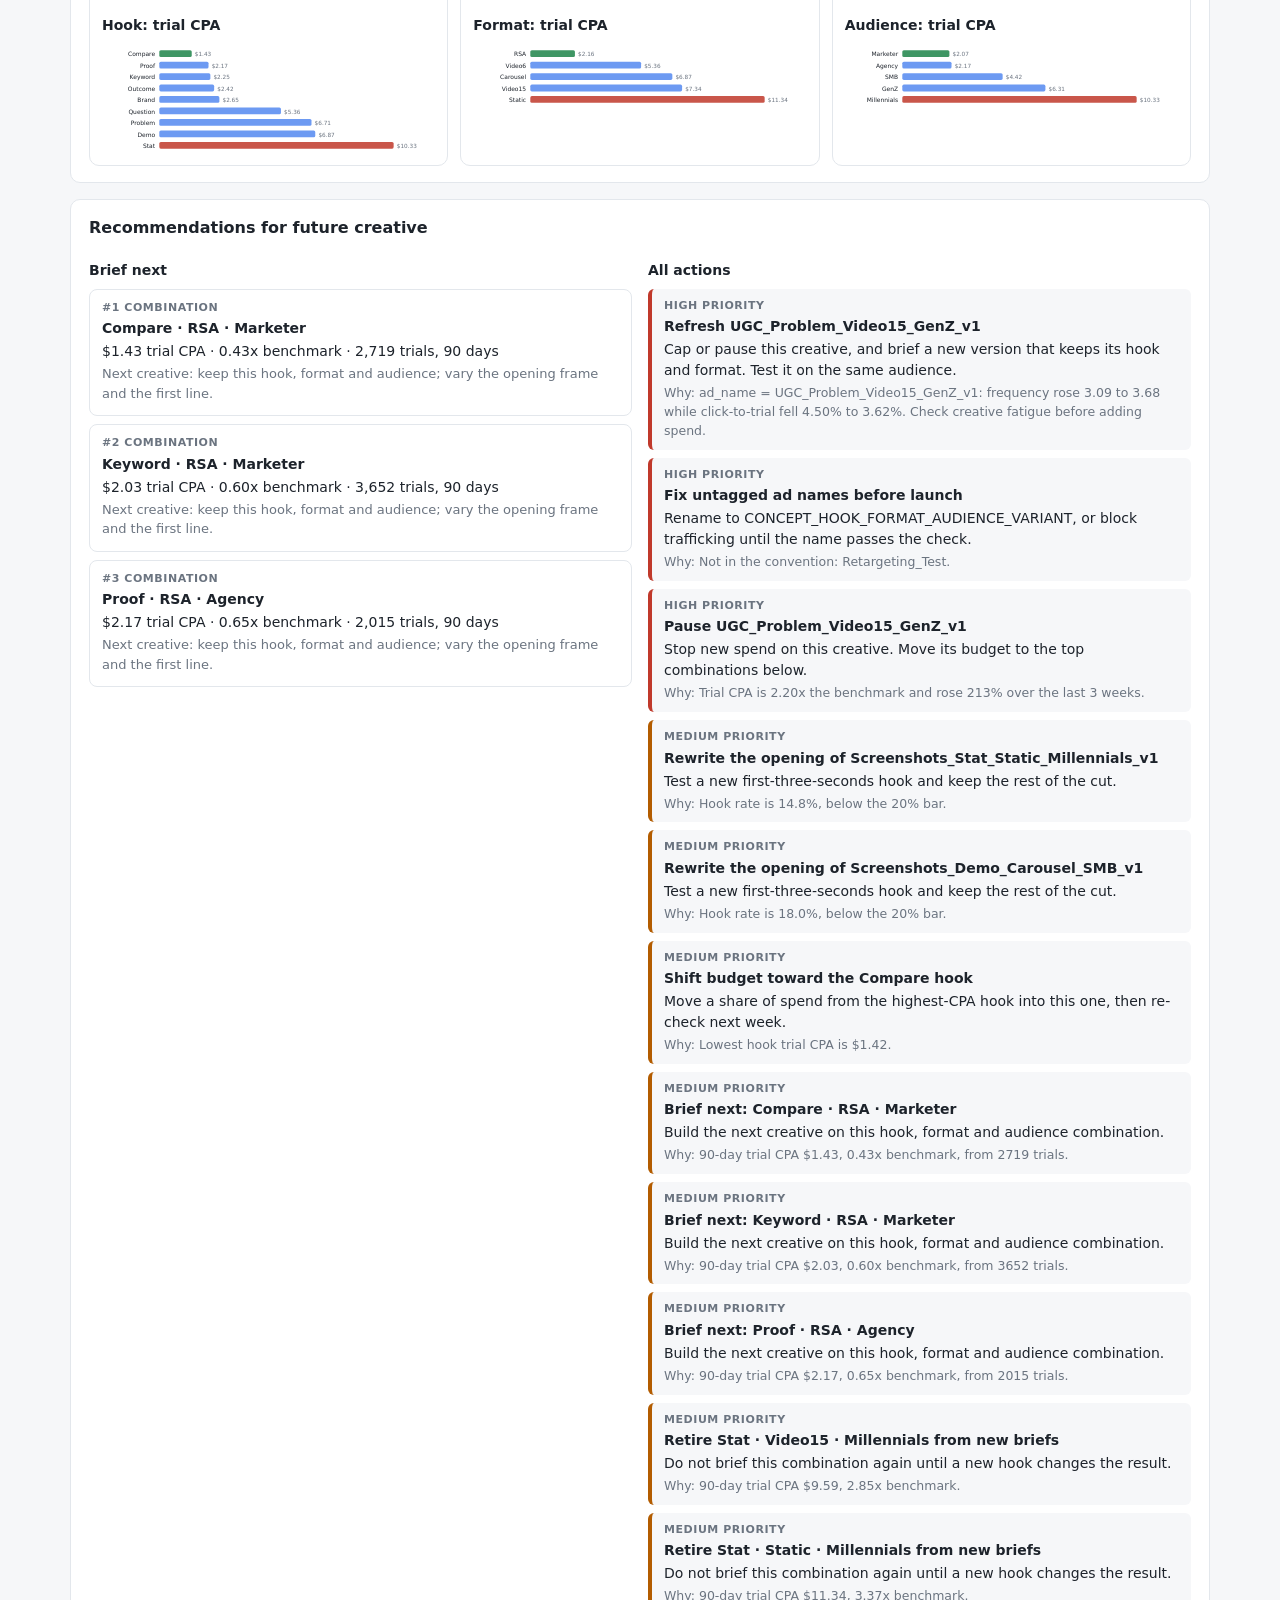
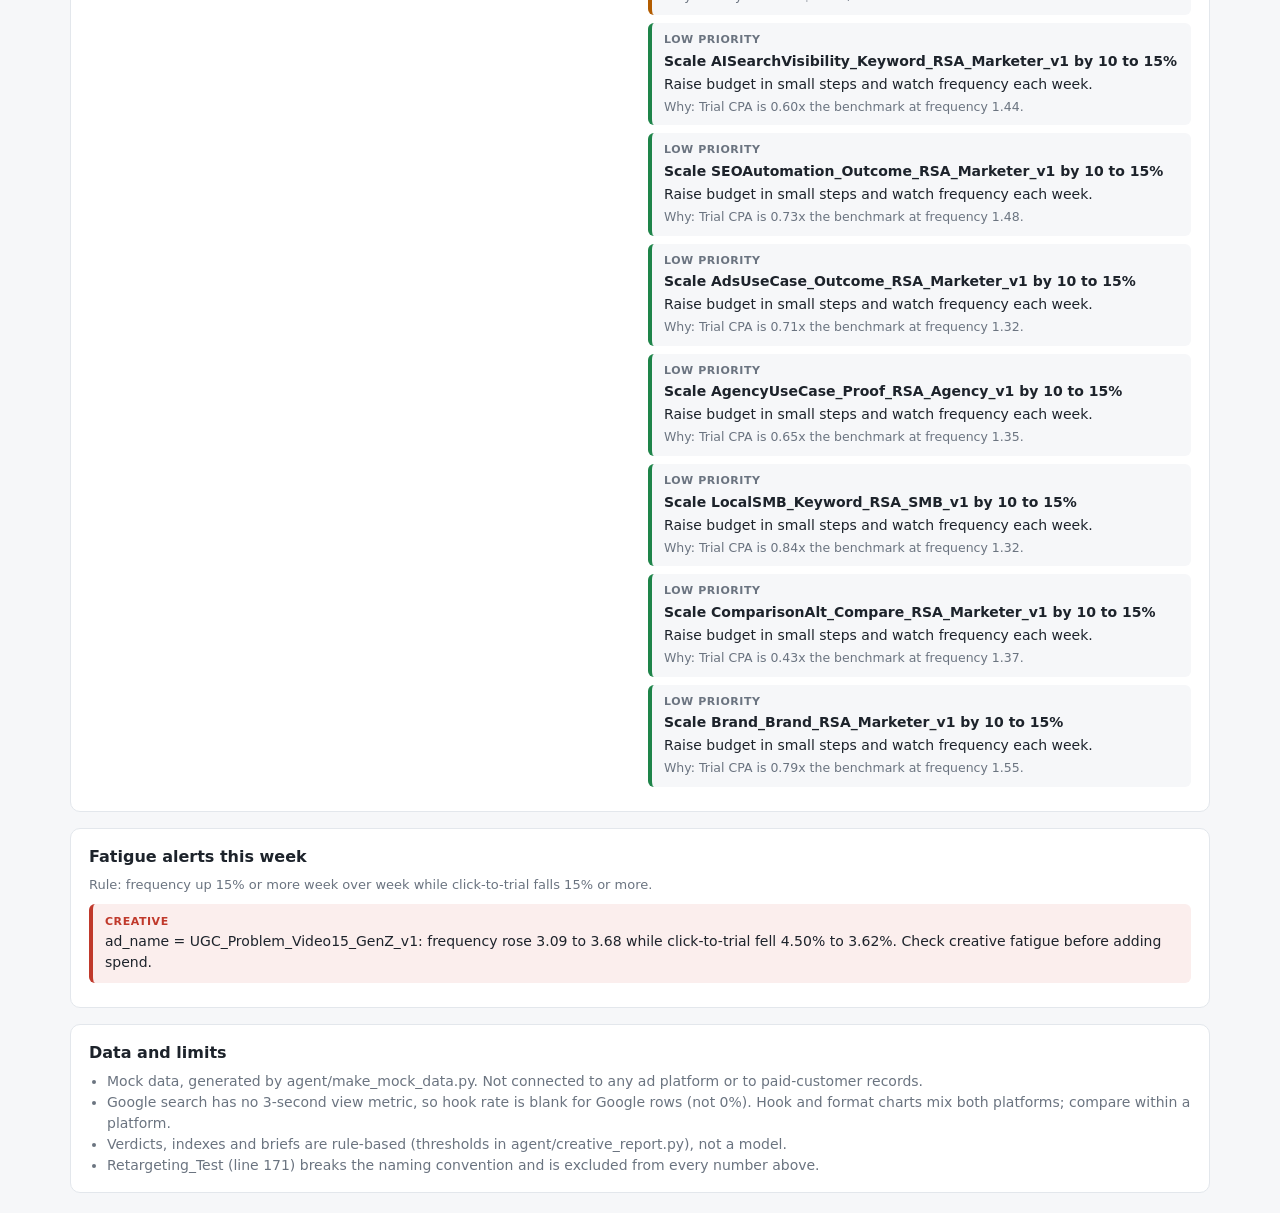
==== commit 9295d3d4: "Remove paying-customer metrics; KPIs are CPA, click-to-trial and CTR; formulas collapsible; fix over" ====
--- a/docs/index.html
+++ b/docs/index.html
@@ -25,13 +25,13 @@
 
     <section>
       <h2>Platform and campaign</h2>
-      <p class="hint">Google (Non-brand and Brand) against Meta. Index = cost per paying customer ÷ 90-day benchmark (below 1 is cheaper).</p>
+      <p class="hint">Google (Non-brand and Brand) against Meta. Index = trial CPA ÷ 90-day benchmark (below 1 is cheaper).</p>
       <div id="platforms"></div>
     </section>
 
     <section>
       <h2>Creative concept breakdown</h2>
-      <p class="hint">Concept = Google ad group or Meta creative type. Ranked by cost per paying customer.</p>
+      <p class="hint">Concept = Google ad group or Meta creative type. Ranked by trial CPA.</p>
       <div id="concepts"></div>
       <div id="concept-chart" class="mt"></div>
     </section>
--- a/docs/dashboard-90d.css
+++ b/docs/dashboard-90d.css
@@ -37,10 +37,11 @@
 
 main {
   max-width: 1180px; margin: 20px auto; padding: 0 20px;
-  display: grid; gap: 16px;
+  display: grid; grid-template-columns: minmax(0, 1fr); gap: 16px;
 }
 
 section {
+  min-width: 0;
   background: var(--panel); border: 1px solid var(--line); border-radius: 10px; padding: 16px 18px;
 }
 
@@ -119,3 +120,8 @@
 h3 { margin-top: 14px; }
 td.strong { font-weight: 600; }
 th, td { font-variant-numeric: tabular-nums; }
+
+details.calc summary { cursor: pointer; font-weight: 600; font-size: 14px; padding: 4px 0; }
+details.calc[open] summary { margin-bottom: 8px; }
+
+.chart-card { min-width: 0; overflow: hidden; }
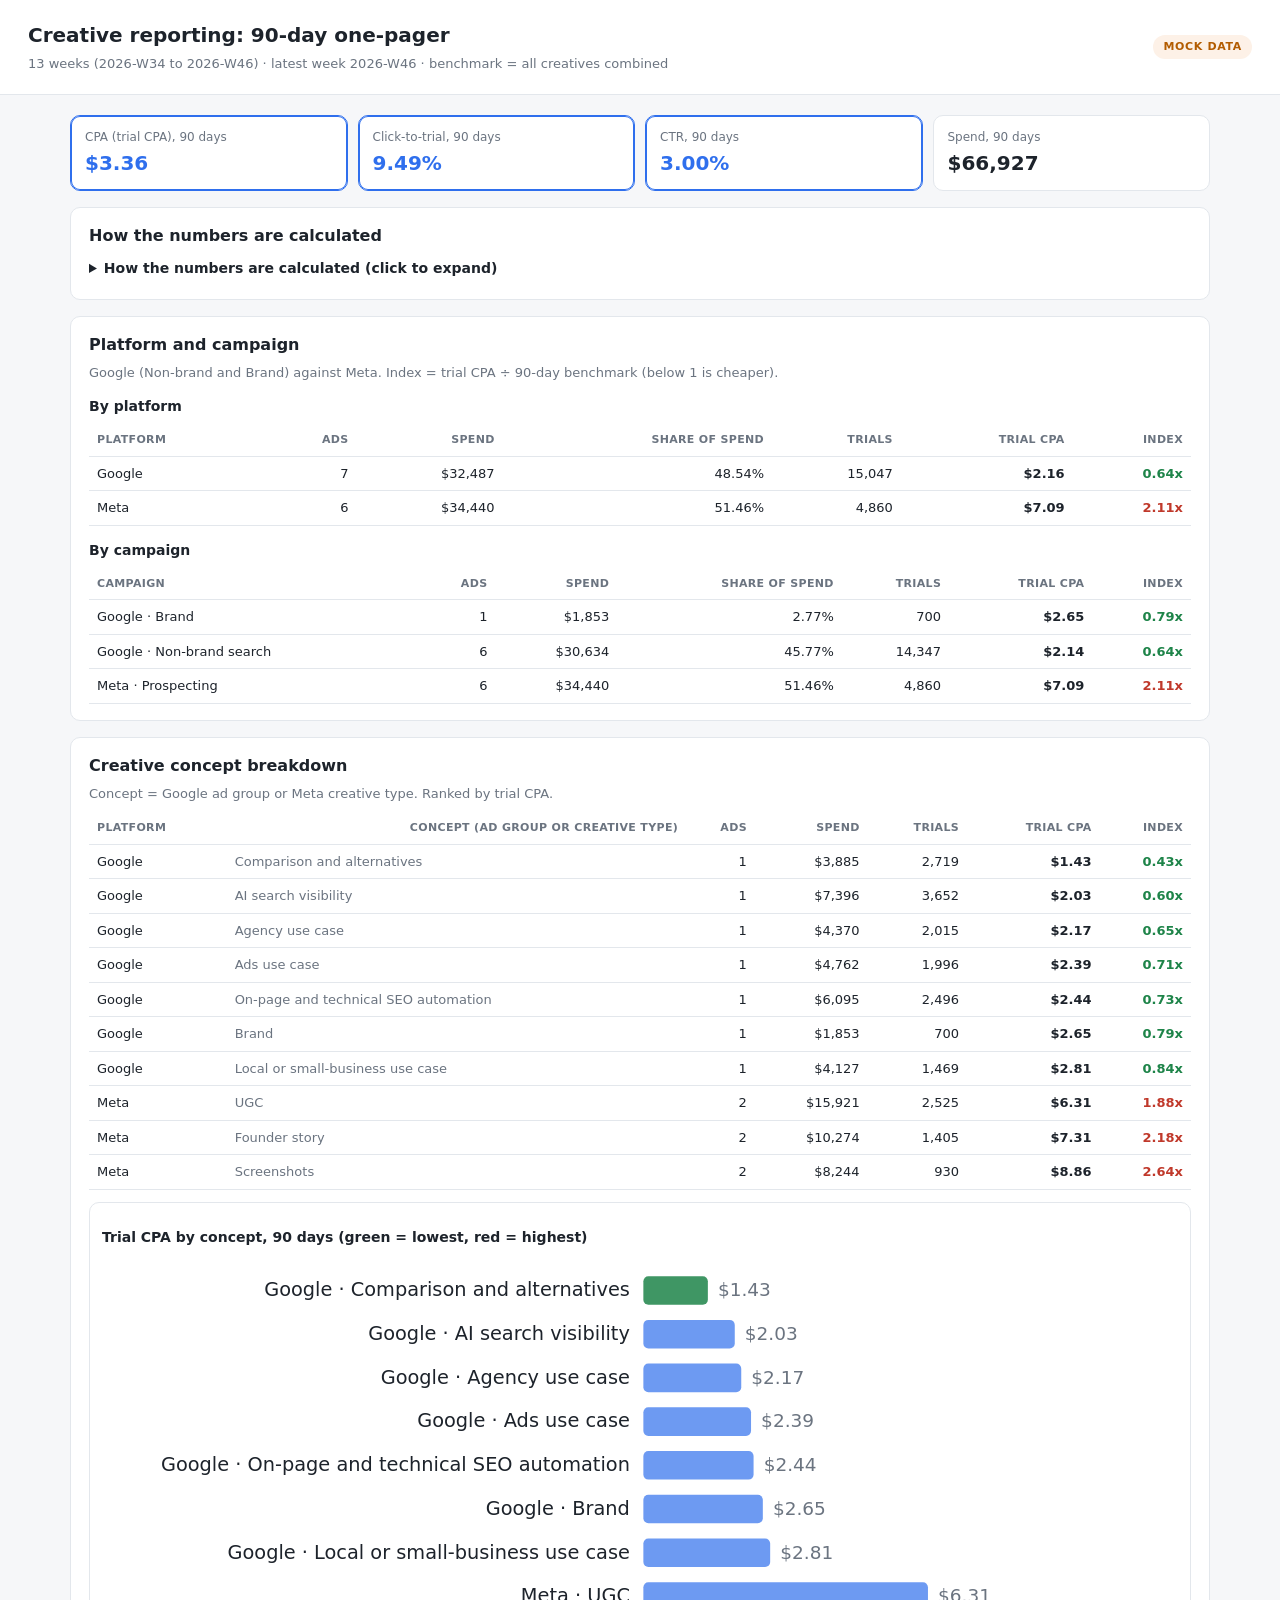
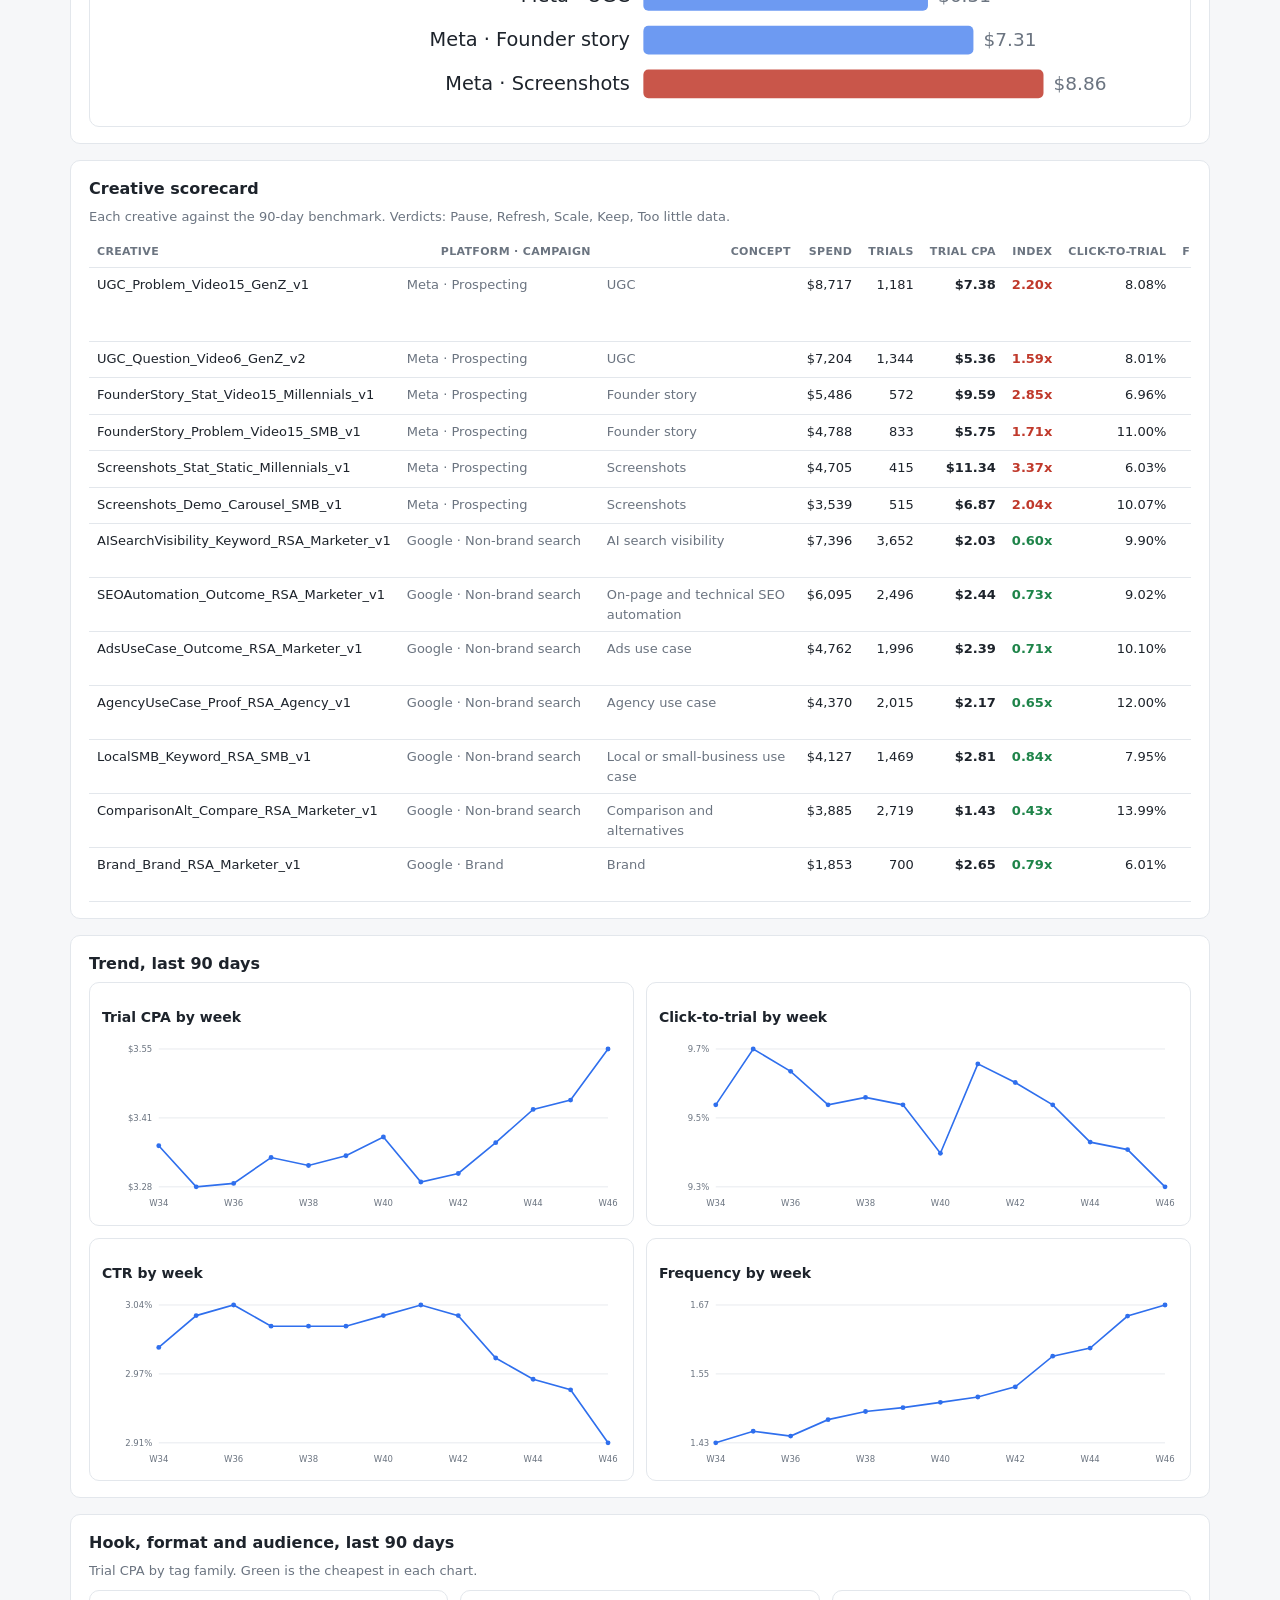
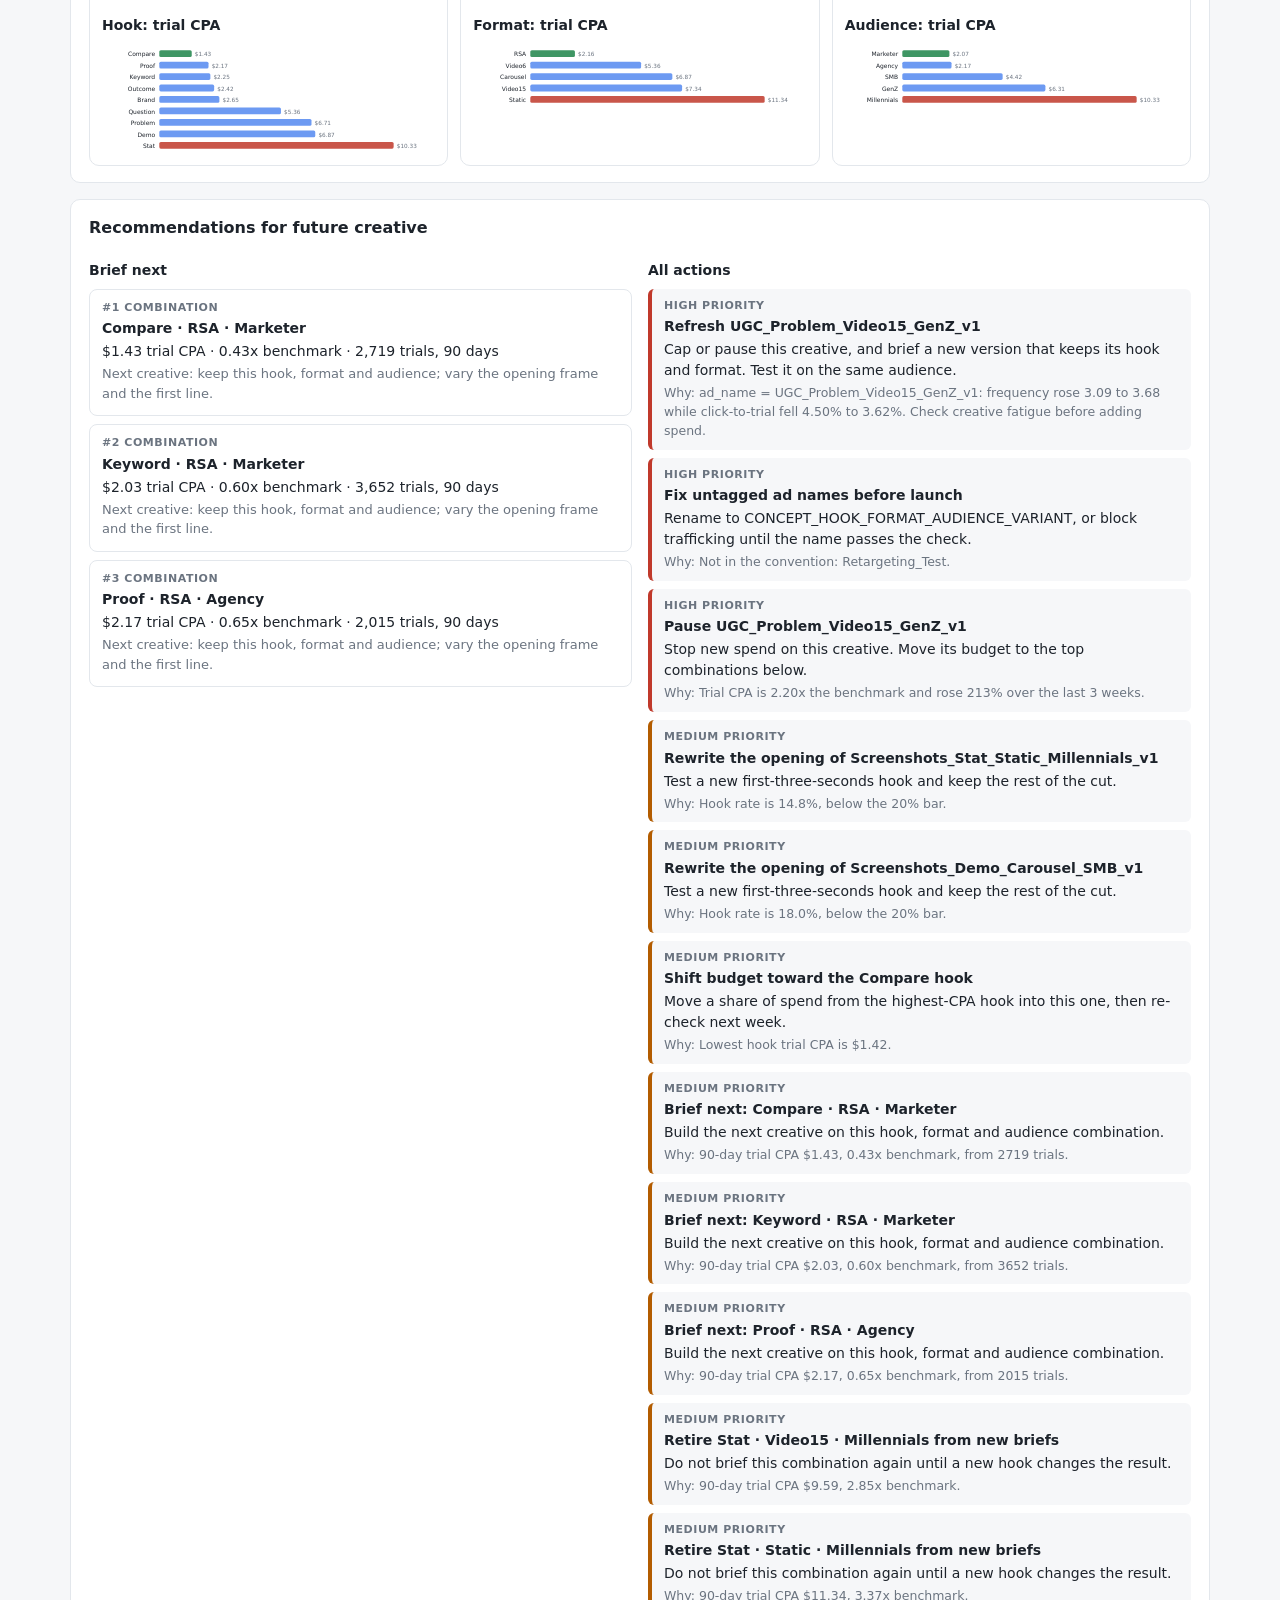
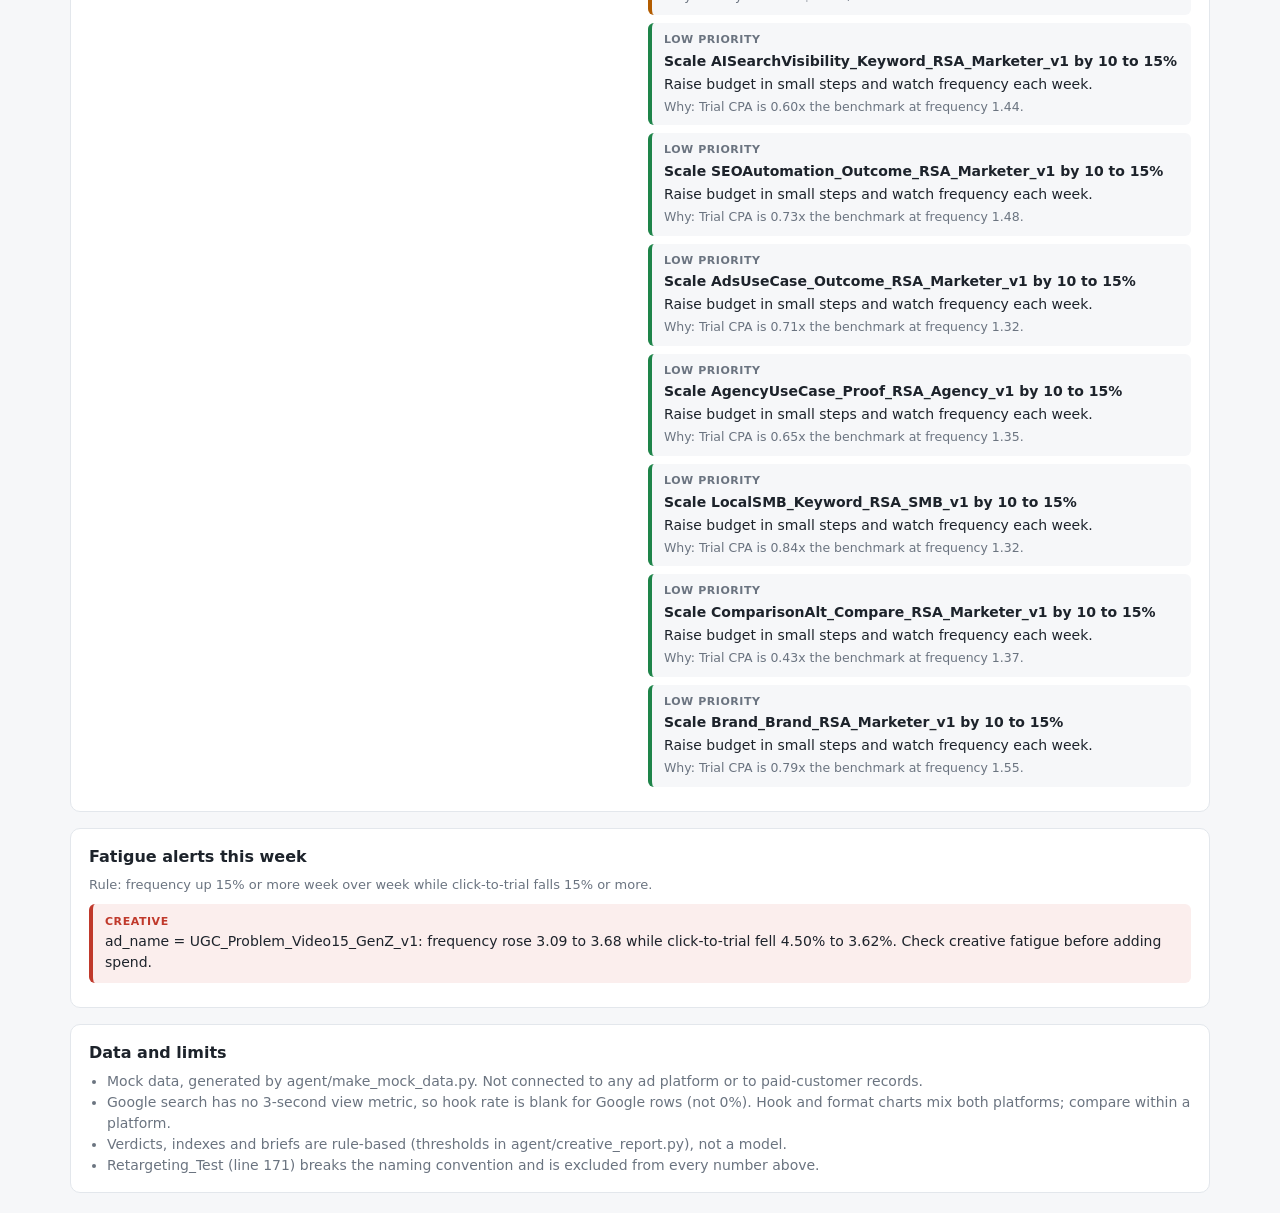
==== commit 047434d4: "Bump public dashboard cache version to load Spend card Co-Authored-By: Claude Haiku 5.5 <noreply@ant" ====
--- a/docs/index.html
+++ b/docs/index.html
@@ -4,7 +4,7 @@
   <meta charset="utf-8">
   <meta name="viewport" content="width=device-width, initial-scale=1">
   <title>Creative Reporting: 90-day one-pager (demo)</title>
-  <link rel="stylesheet" href="dashboard-90d.css?v=5">
+  <link rel="stylesheet" href="dashboard-90d.css?v=6">
 </head>
 <body>
   <header>
@@ -79,7 +79,7 @@
     </section>
   </main>
 
-  <script src="report-90d.js?v=5"></script>
-  <script src="dashboard-90d.js?v=5"></script>
+  <script src="report-90d.js?v=6"></script>
+  <script src="dashboard-90d.js?v=6"></script>
 </body>
 </html>
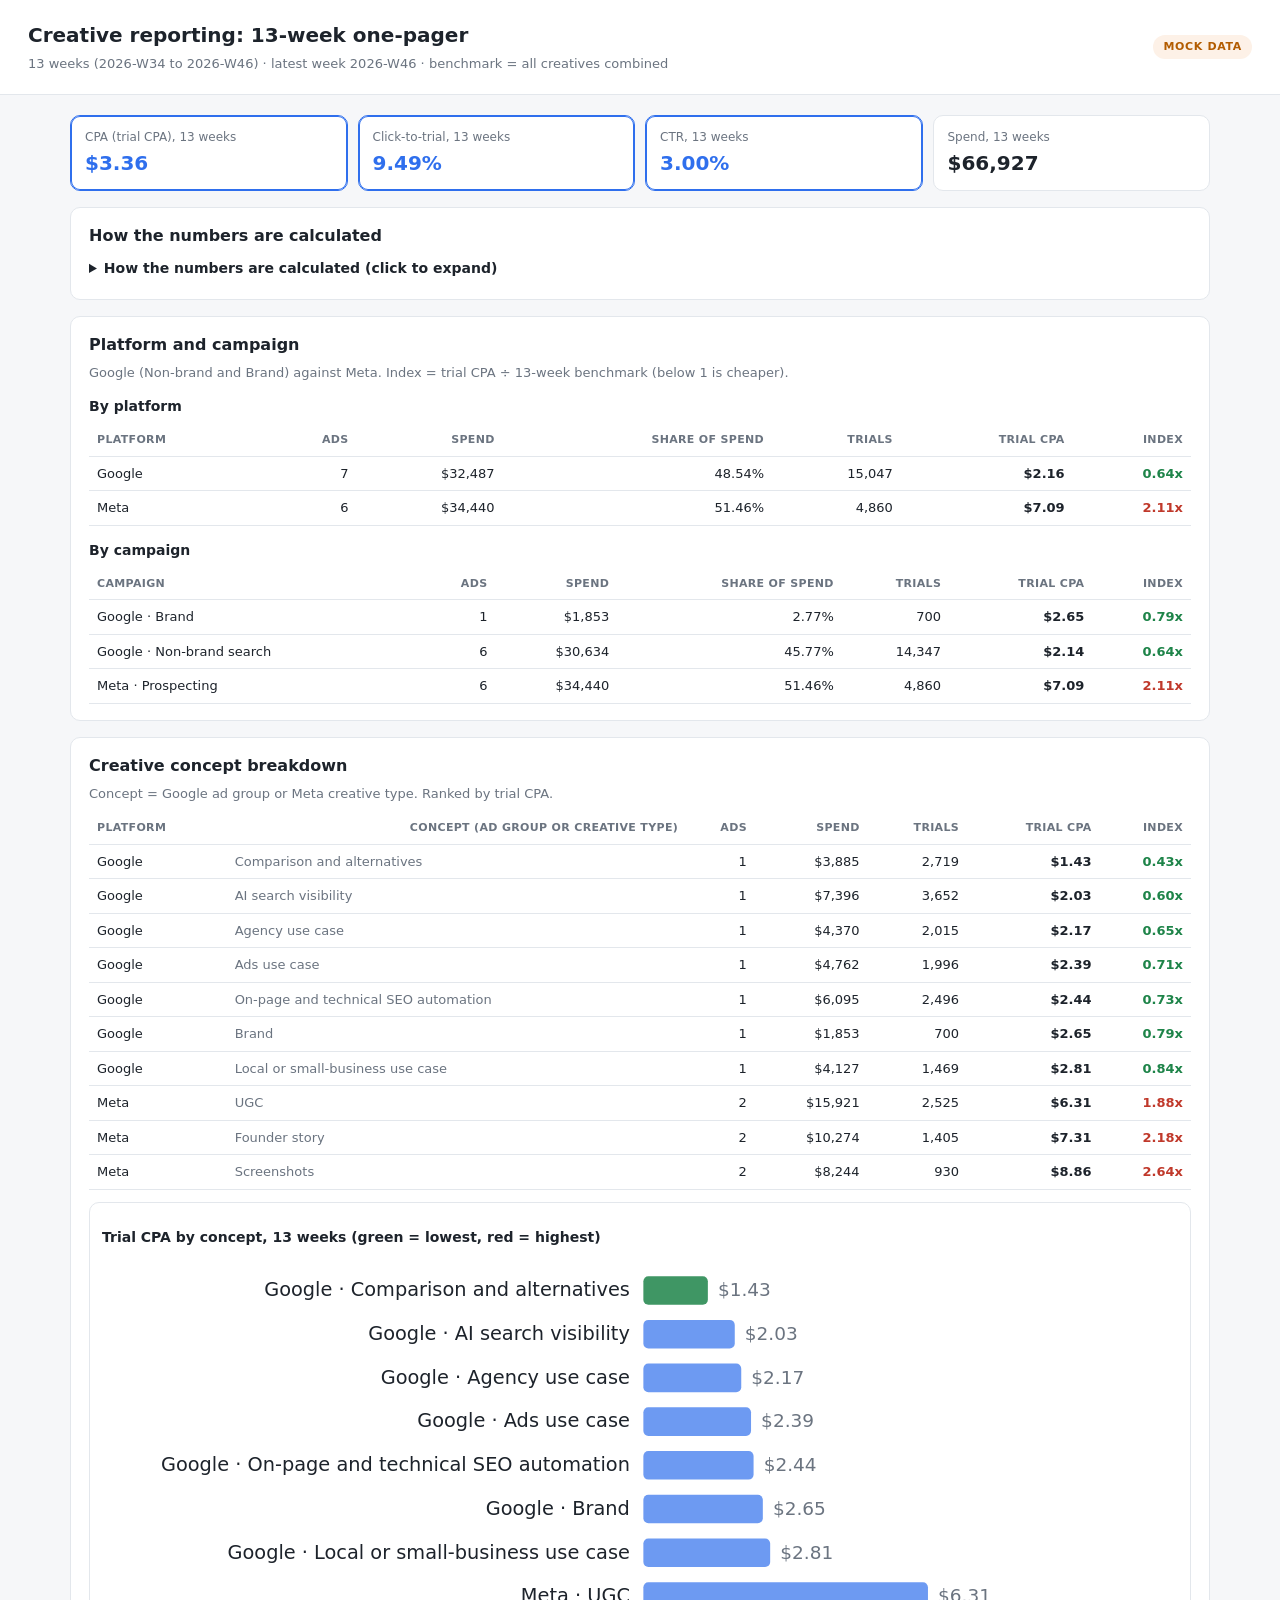
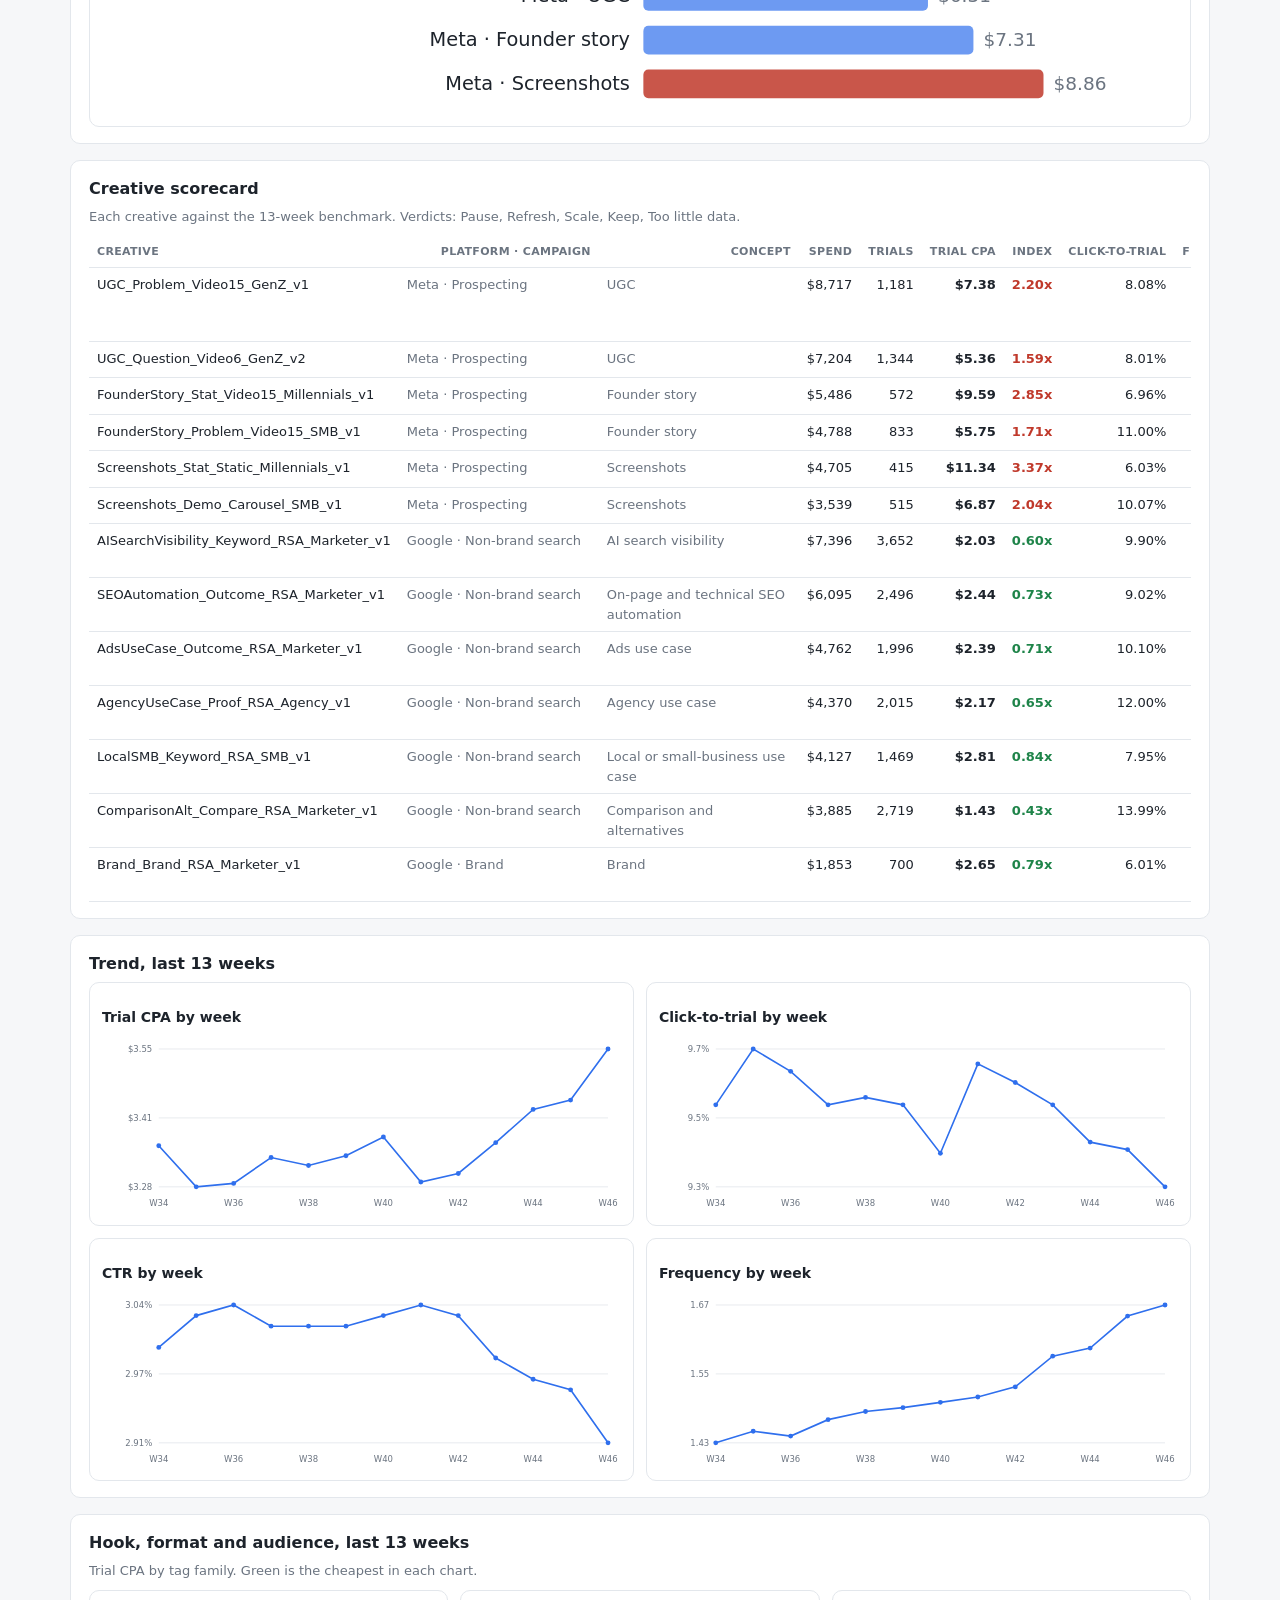
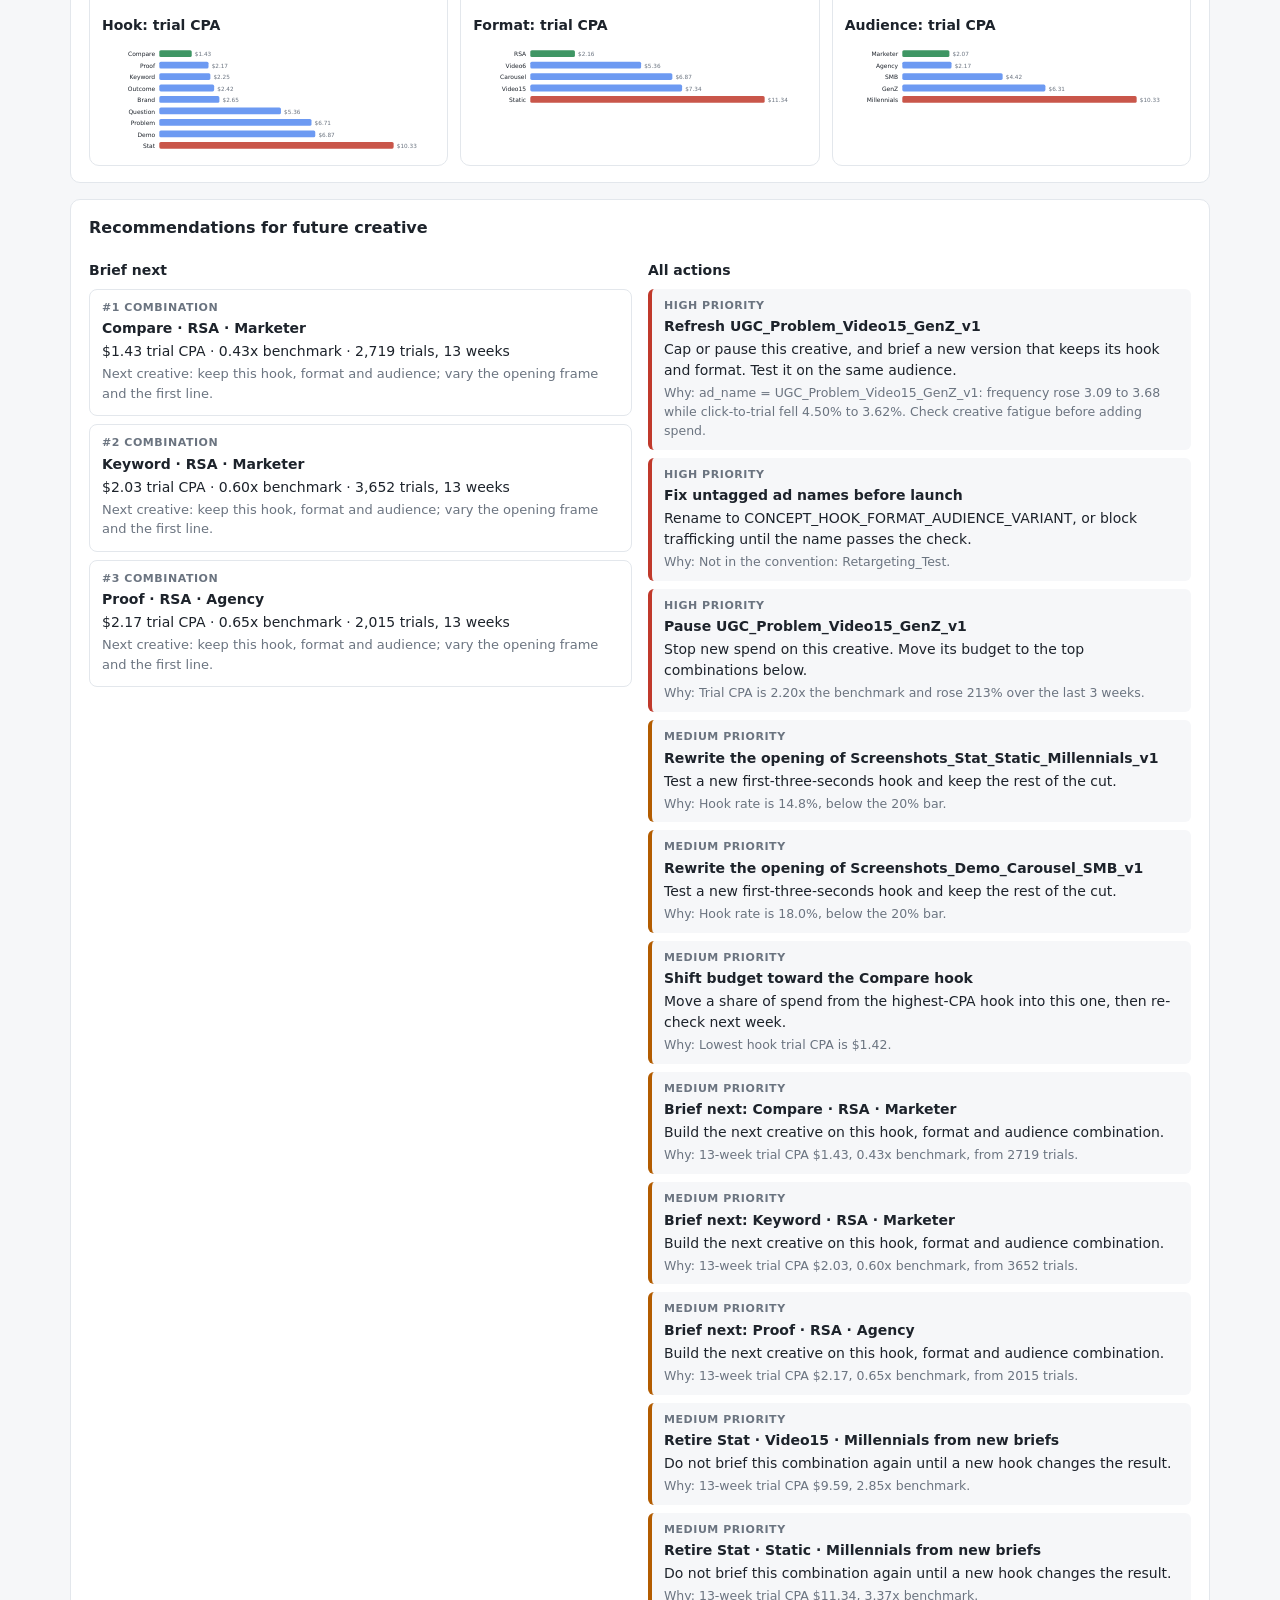
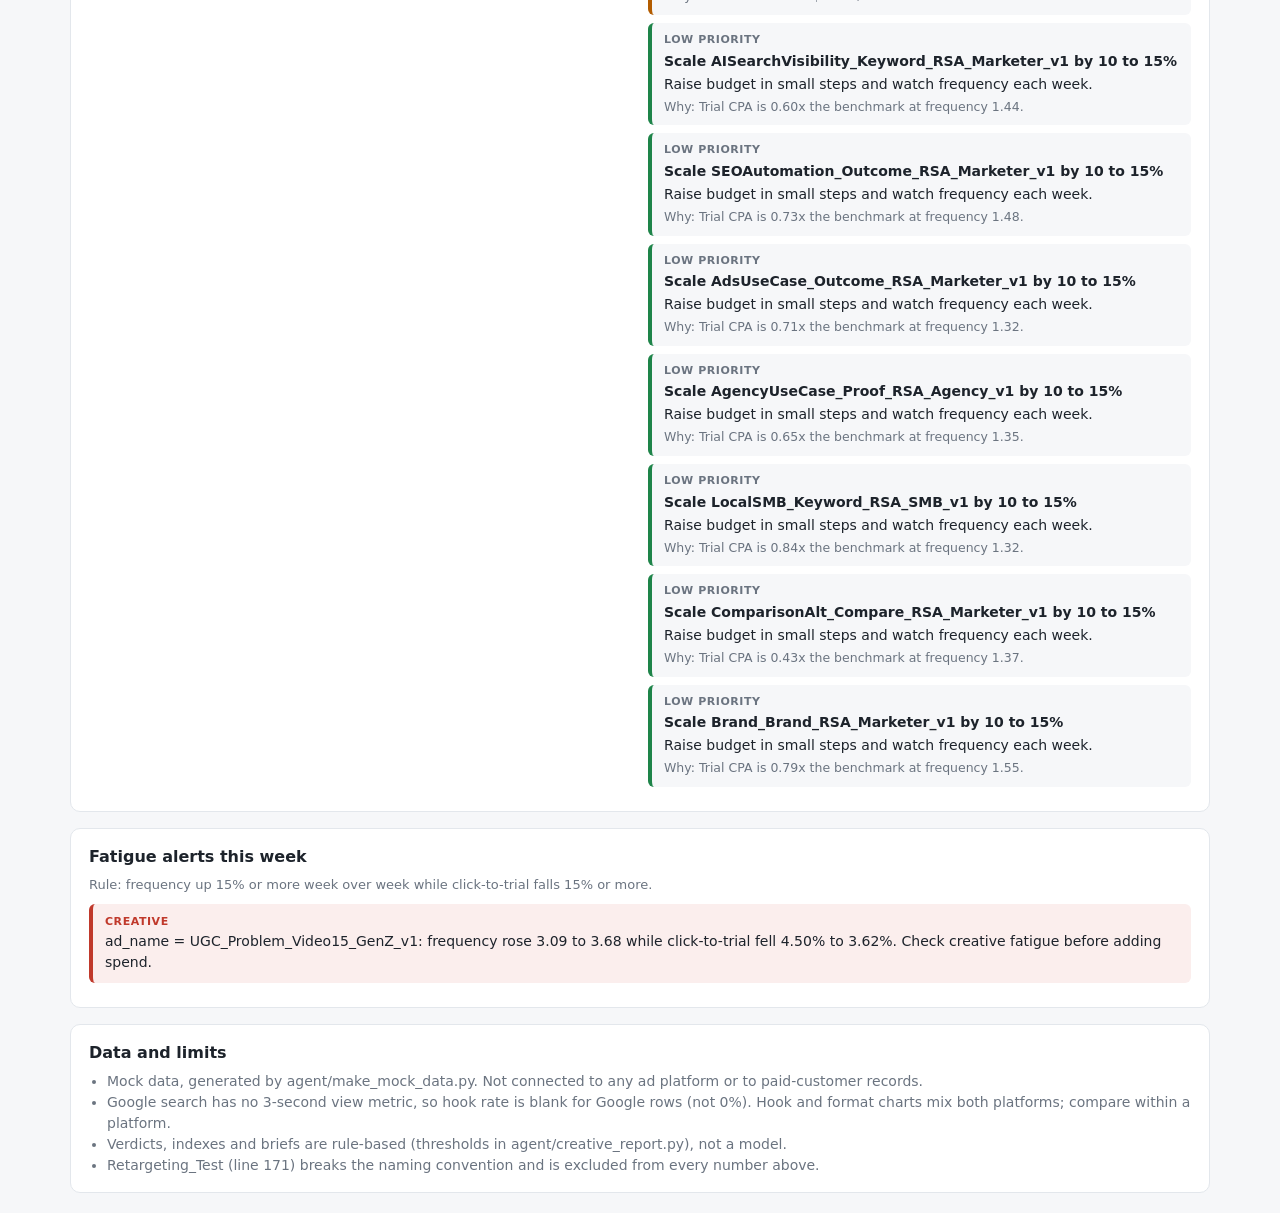
==== commit eb7234cb: "Label public dashboard as 13 weeks instead of 90 days (13 ISO weeks, 17 Aug to 15 Nov 2026) Co-Autho" ====
--- a/docs/index.html
+++ b/docs/index.html
@@ -3,13 +3,13 @@
 <head>
   <meta charset="utf-8">
   <meta name="viewport" content="width=device-width, initial-scale=1">
-  <title>Creative Reporting: 90-day one-pager (demo)</title>
-  <link rel="stylesheet" href="dashboard-90d.css?v=6">
+  <title>Creative Reporting: 13-week one-pager (demo)</title>
+  <link rel="stylesheet" href="dashboard-90d.css?v=7">
 </head>
 <body>
   <header>
     <div>
-      <h1>Creative reporting: 90-day one-pager</h1>
+      <h1>Creative reporting: 13-week one-pager</h1>
       <p class="sub" id="window"></p>
     </div>
     <span class="badge">MOCK DATA</span>
@@ -25,7 +25,7 @@
 
     <section>
       <h2>Platform and campaign</h2>
-      <p class="hint">Google (Non-brand and Brand) against Meta. Index = trial CPA ÷ 90-day benchmark (below 1 is cheaper).</p>
+      <p class="hint">Google (Non-brand and Brand) against Meta. Index = trial CPA ÷ 13-week benchmark (below 1 is cheaper).</p>
       <div id="platforms"></div>
     </section>
 
@@ -38,17 +38,17 @@
 
     <section>
       <h2>Creative scorecard</h2>
-      <p class="hint">Each creative against the 90-day benchmark. Verdicts: Pause, Refresh, Scale, Keep, Too little data.</p>
+      <p class="hint">Each creative against the 13-week benchmark. Verdicts: Pause, Refresh, Scale, Keep, Too little data.</p>
       <div id="scorecard"></div>
     </section>
 
     <section>
-      <h2>Trend, last 90 days</h2>
+      <h2>Trend, last 13 weeks</h2>
       <div class="chart-grid" id="trend"></div>
     </section>
 
     <section>
-      <h2>Hook, format and audience, last 90 days</h2>
+      <h2>Hook, format and audience, last 13 weeks</h2>
       <p class="hint">Trial CPA by tag family. Green is the cheapest in each chart.</p>
       <div class="chart-grid three" id="tags"></div>
     </section>
@@ -79,7 +79,7 @@
     </section>
   </main>
 
-  <script src="report-90d.js?v=6"></script>
-  <script src="dashboard-90d.js?v=6"></script>
+  <script src="report-90d.js?v=7"></script>
+  <script src="dashboard-90d.js?v=7"></script>
 </body>
 </html>
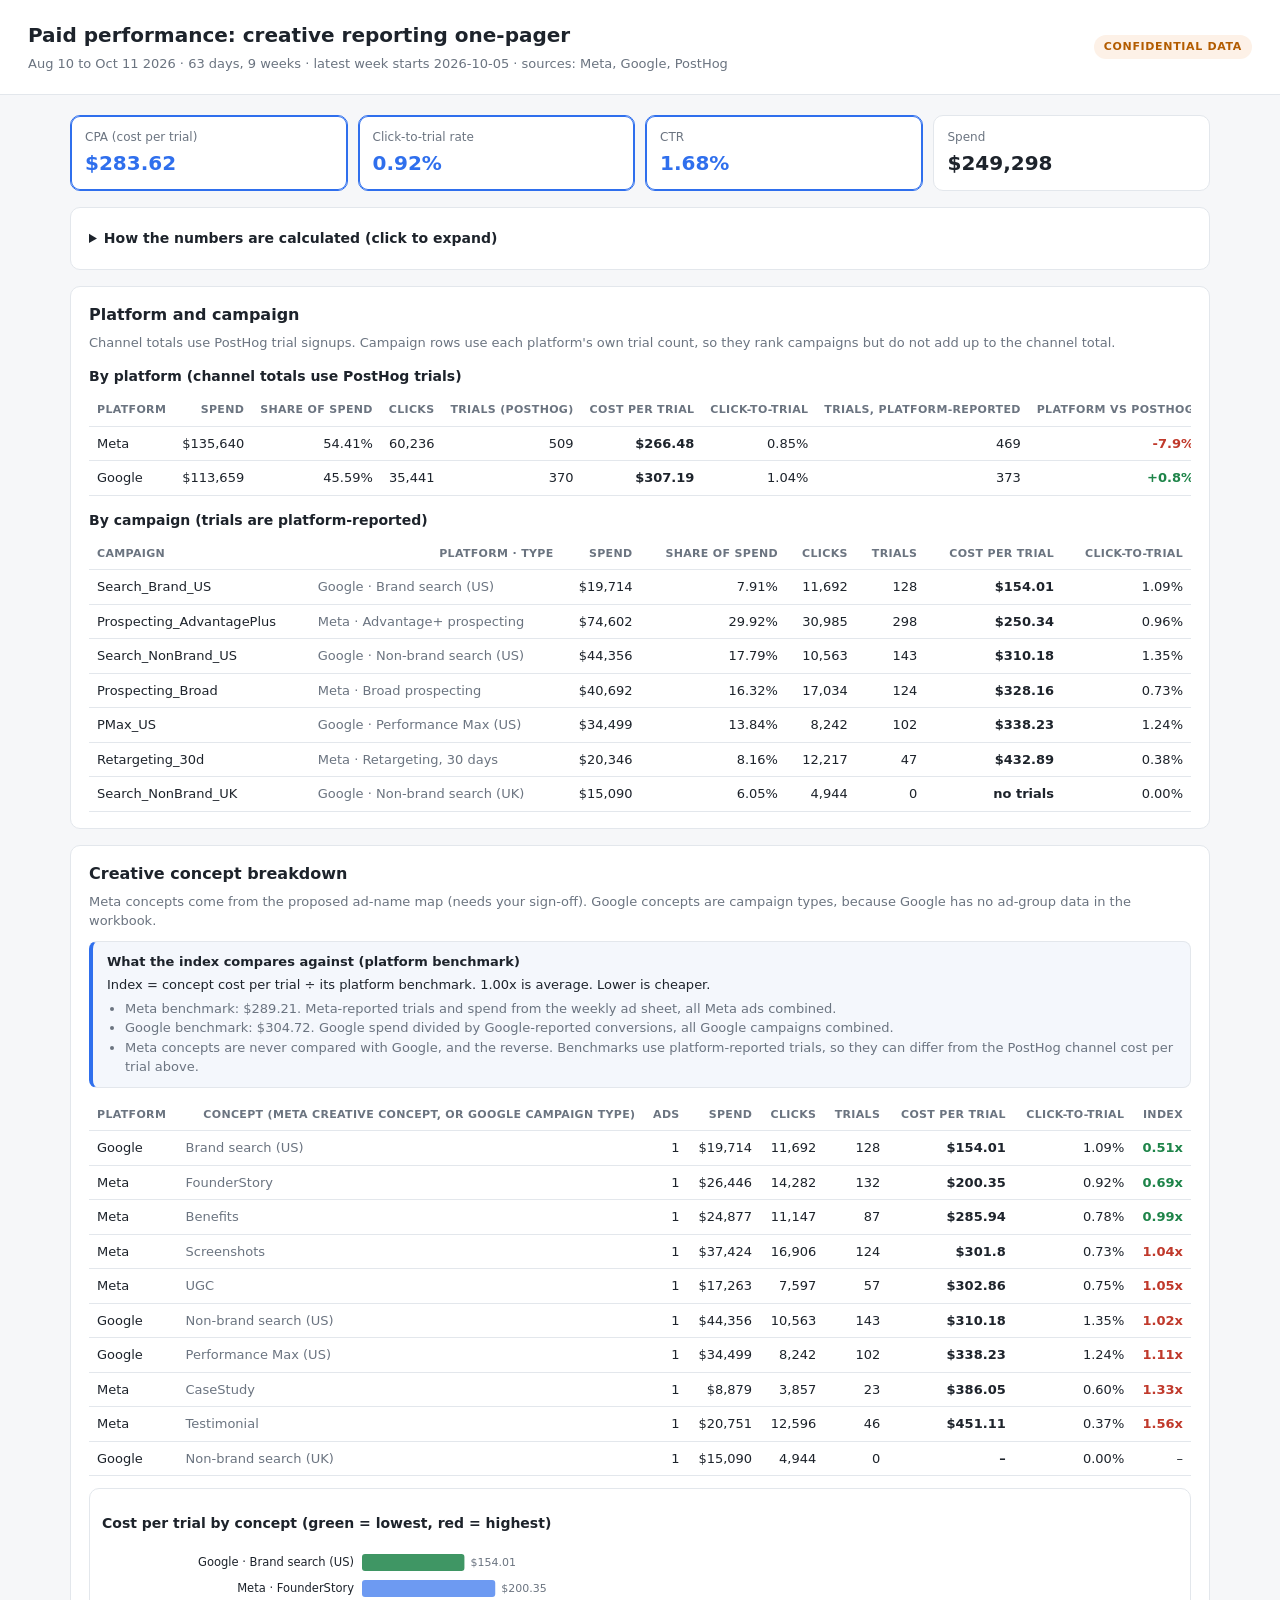
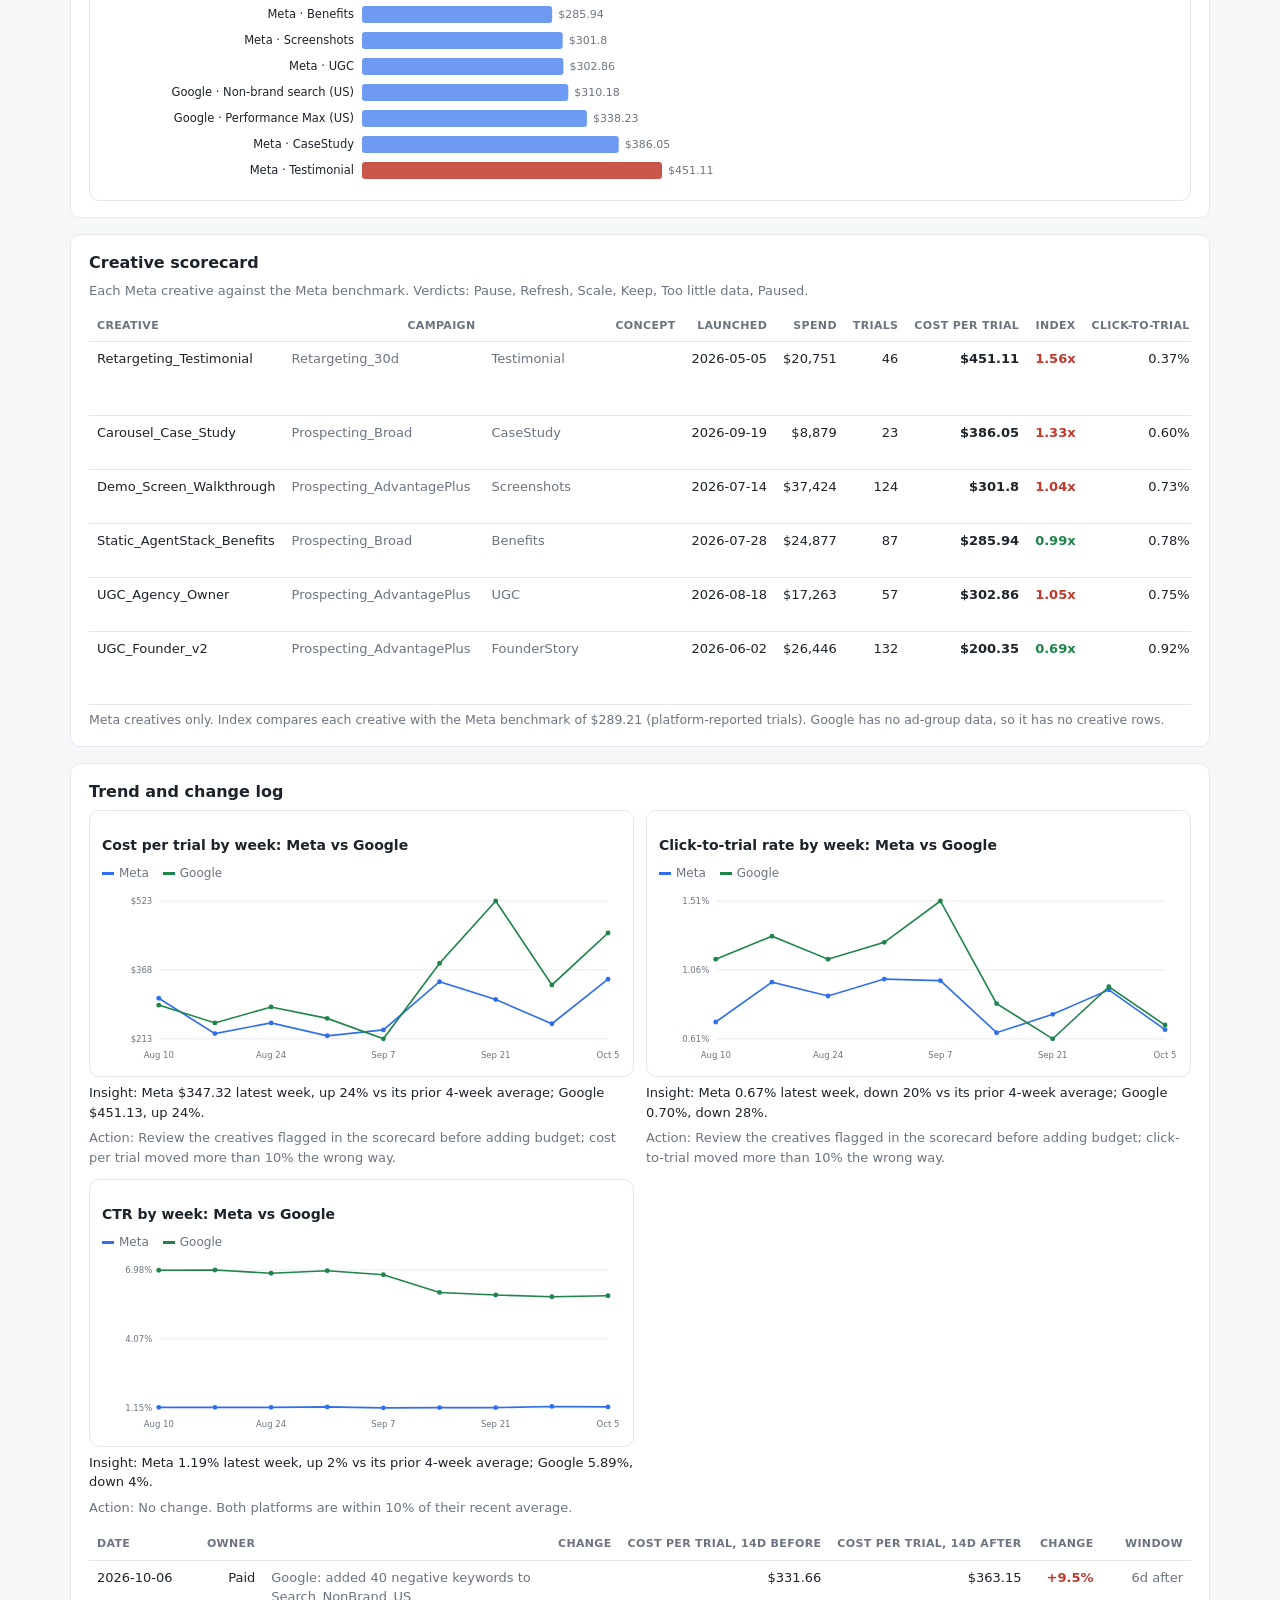
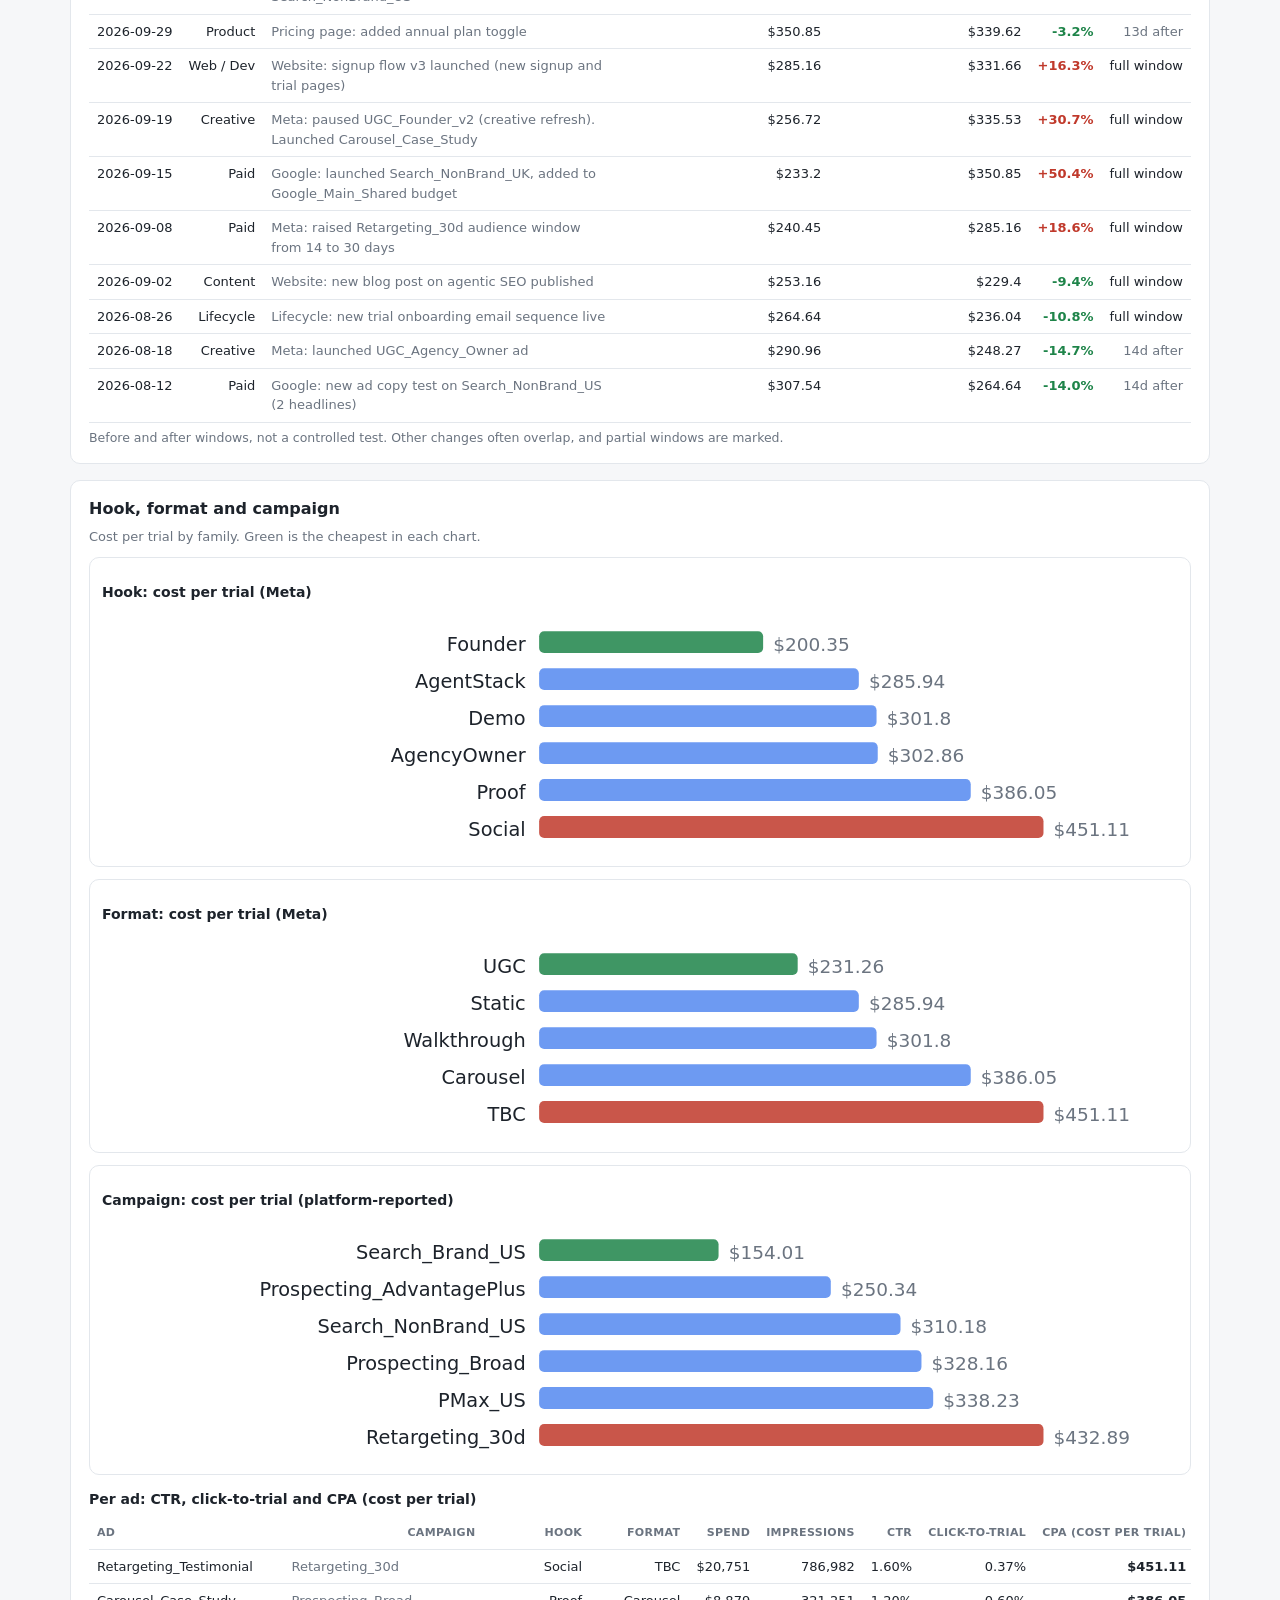
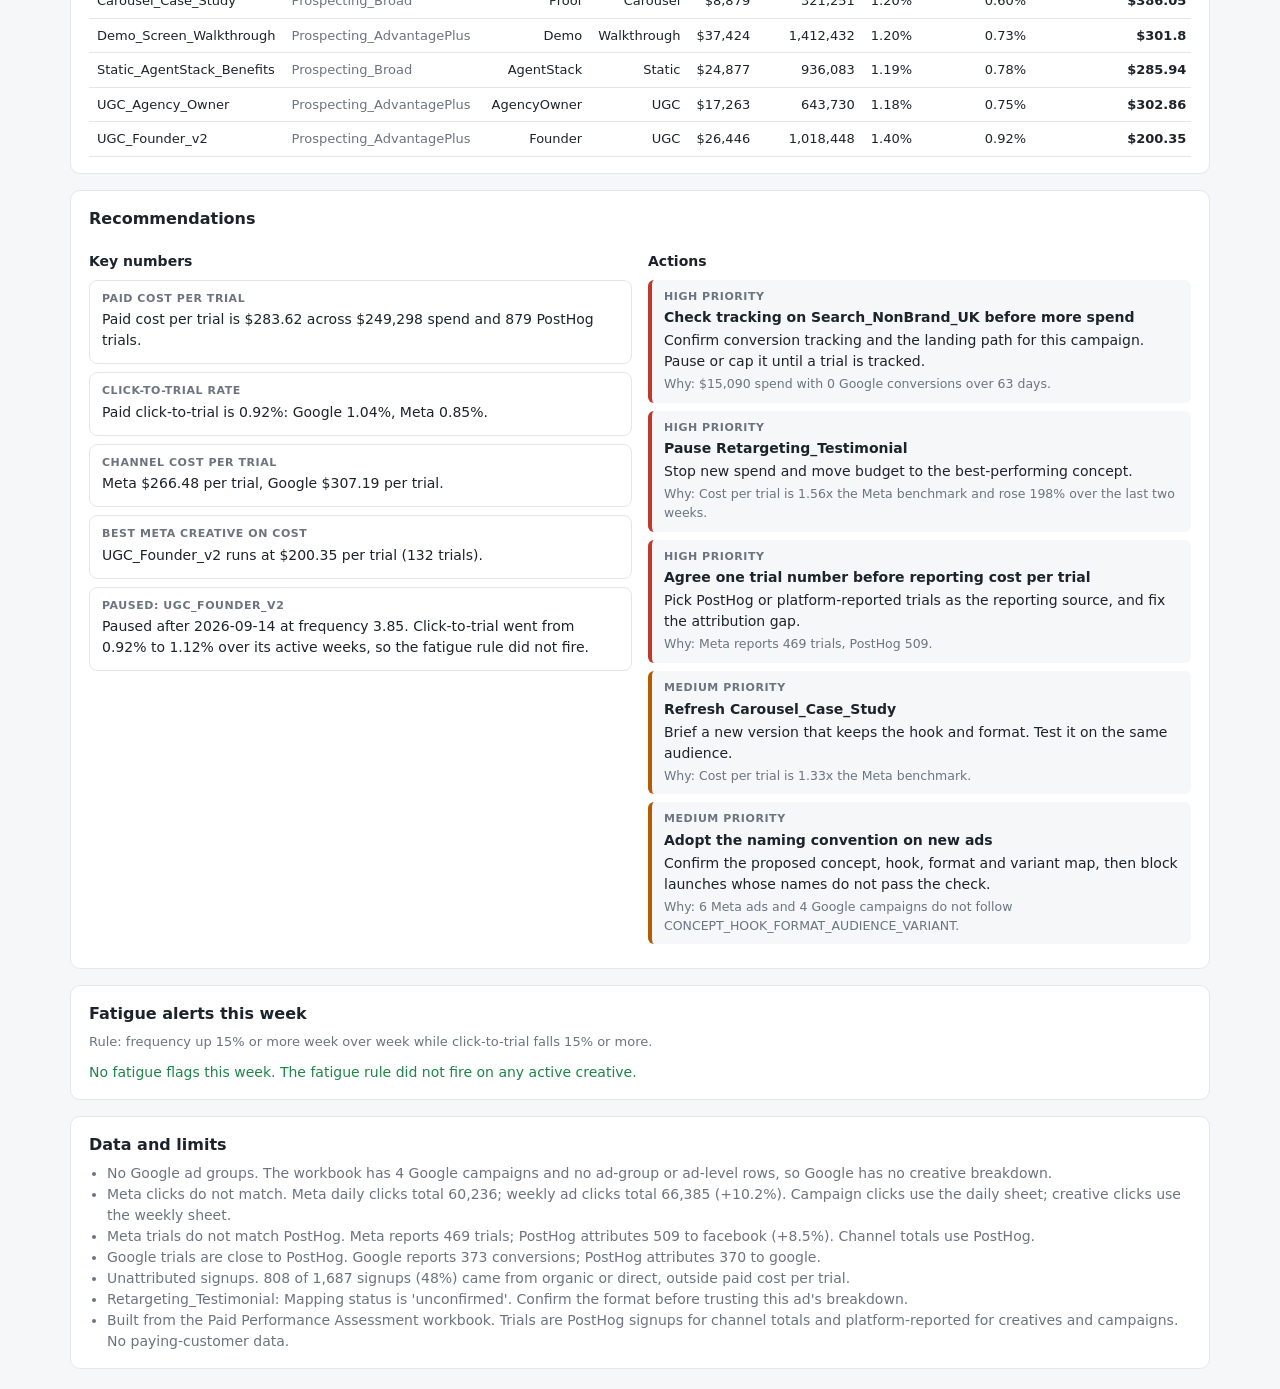
==== commit 689690b4: "Add root page that opens the paid dashboard Co-Authored-By: Claude Haiku 5.5 <noreply@anthropic.com>" ====
--- a/docs/index.html
+++ b/docs/index.html
@@ -1,85 +1,12 @@
-<!doctype html>
+<!DOCTYPE html>
 <html lang="en">
 <head>
   <meta charset="utf-8">
   <meta name="viewport" content="width=device-width, initial-scale=1">
-  <title>Creative Reporting: 13-week one-pager (demo)</title>
-  <link rel="stylesheet" href="dashboard-90d.css?v=7">
+  <title>Paid performance dashboard</title>
+  <meta http-equiv="refresh" content="0; url=paid-dashboard.html">
 </head>
 <body>
-  <header>
-    <div>
-      <h1>Creative reporting: 13-week one-pager</h1>
-      <p class="sub" id="window"></p>
-    </div>
-    <span class="badge">MOCK DATA</span>
-  </header>
-
-  <main>
-    <section class="kpis" id="kpis"></section>
-
-    <section>
-      <h2>How the numbers are calculated</h2>
-      <div id="formulas"></div>
-    </section>
-
-    <section>
-      <h2>Platform and campaign</h2>
-      <p class="hint">Google (Non-brand and Brand) against Meta. Index = trial CPA ÷ 13-week benchmark (below 1 is cheaper).</p>
-      <div id="platforms"></div>
-    </section>
-
-    <section>
-      <h2>Creative concept breakdown</h2>
-      <p class="hint">Concept = Google ad group or Meta creative type. Ranked by trial CPA.</p>
-      <div id="concepts"></div>
-      <div id="concept-chart" class="mt"></div>
-    </section>
-
-    <section>
-      <h2>Creative scorecard</h2>
-      <p class="hint">Each creative against the 13-week benchmark. Verdicts: Pause, Refresh, Scale, Keep, Too little data.</p>
-      <div id="scorecard"></div>
-    </section>
-
-    <section>
-      <h2>Trend, last 13 weeks</h2>
-      <div class="chart-grid" id="trend"></div>
-    </section>
-
-    <section>
-      <h2>Hook, format and audience, last 13 weeks</h2>
-      <p class="hint">Trial CPA by tag family. Green is the cheapest in each chart.</p>
-      <div class="chart-grid three" id="tags"></div>
-    </section>
-
-    <section>
-      <h2>Recommendations for future creative</h2>
-      <div class="two-col">
-        <div>
-          <h3>Brief next</h3>
-          <div id="briefs"></div>
-        </div>
-        <div>
-          <h3>All actions</h3>
-          <div id="recs"></div>
-        </div>
-      </div>
-    </section>
-
-    <section>
-      <h2>Fatigue alerts this week</h2>
-      <p class="hint">Rule: frequency up 15% or more week over week while click-to-trial falls 15% or more.</p>
-      <div id="alerts"></div>
-    </section>
-
-    <section class="scope">
-      <h2>Data and limits</h2>
-      <div id="notes"></div>
-    </section>
-  </main>
-
-  <script src="report-90d.js?v=7"></script>
-  <script src="dashboard-90d.js?v=7"></script>
+  <p><a href="paid-dashboard.html">Open the paid performance dashboard</a></p>
 </body>
 </html>
